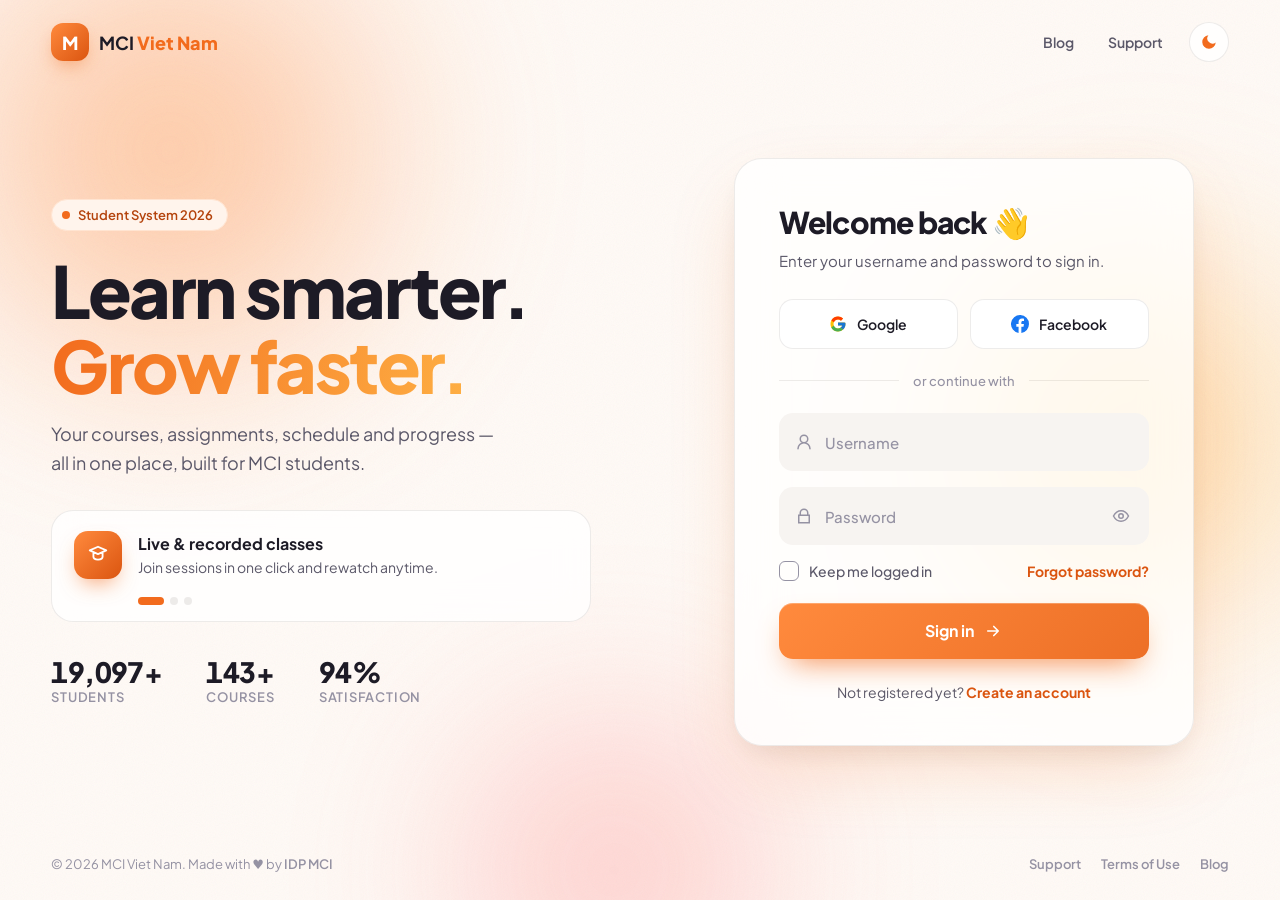
==== index.html @ 6e694d14 "Redesign MCI student login page with modern orange theme Two-column layout with animated gradient ba" ====
<!doctype html>
<html lang="en" data-theme="light">
<head>
  <meta charset="utf-8" />
  <meta name="viewport" content="width=device-width, initial-scale=1" />
  <title>MCI Viet Nam Student System</title>
  <meta name="description" content="MCI Viet Nam Student System – sign in to your learning space." />
  <meta name="theme-color" content="#f26b1d" />
  <link rel="preconnect" href="https://fonts.googleapis.com" />
  <link rel="preconnect" href="https://fonts.gstatic.com" crossorigin />
  <link href="https://fonts.googleapis.com/css2?family=Plus+Jakarta+Sans:wght@400;500;600;700;800&display=swap" rel="stylesheet" />
  <link rel="stylesheet" href="styles.css" />
</head>
<body>
  <!-- Animated background -->
  <div class="bg" aria-hidden="true">
    <span class="blob blob-1"></span>
    <span class="blob blob-2"></span>
    <span class="blob blob-3"></span>
    <div class="grain"></div>
  </div>

  <header class="topbar reveal" style="--d:0">
    <a class="brand" href="https://www.mcivietnam.com/" aria-label="MCI Viet Nam home">
      <span class="brand-mark">M</span>
      <span class="brand-text">MCI <b>Viet Nam</b></span>
    </a>
    <nav class="topnav">
      <a href="https://mcivietnam.com/blog/">Blog</a>
      <a href="mailto:cskh@mcivietnam.com">Support</a>
      <button class="theme-toggle" id="themeToggle" type="button" aria-label="Toggle dark mode">
        <svg class="i-moon" viewBox="0 0 24 24" width="18" height="18"><path fill="currentColor" d="M21 12.8A9 9 0 1 1 11.2 3a7 7 0 0 0 9.8 9.8Z"/></svg>
        <svg class="i-sun" viewBox="0 0 24 24" width="18" height="18"><g fill="none" stroke="currentColor" stroke-width="2" stroke-linecap="round"><circle cx="12" cy="12" r="4"/><path d="M12 2v2M12 20v2M4.9 4.9l1.4 1.4M17.7 17.7l1.4 1.4M2 12h2M20 12h2M4.9 19.1l1.4-1.4M17.7 6.3l1.4-1.4"/></g></svg>
      </button>
    </nav>
  </header>

  <main class="layout">
    <!-- Left: showcase -->
    <section class="showcase" aria-label="About MCI Student System">
      <div class="showcase-inner">
        <span class="pill reveal" style="--d:1"><span class="dot"></span> Student System 2026</span>
        <h1 class="headline reveal" style="--d:2">
          Learn smarter.<br />
          <span class="grad-text">Grow faster.</span>
        </h1>
        <p class="lede reveal" style="--d:3">
          Your courses, assignments, schedule and progress — all in one place, built for MCI students.
        </p>

        <div class="feature-slider reveal" style="--d:4" id="slider" aria-live="polite">
          <article class="slide is-active">
            <div class="slide-icon">
              <svg viewBox="0 0 24 24" width="22" height="22"><path fill="none" stroke="currentColor" stroke-width="2" stroke-linecap="round" stroke-linejoin="round" d="M3 7l9-4 9 4-9 4-9-4Zm4 2v5c0 1.7 2.2 3 5 3s5-1.3 5-3V9"/></svg>
            </div>
            <div>
              <h3>Live & recorded classes</h3>
              <p>Join sessions in one click and rewatch anytime.</p>
            </div>
          </article>
          <article class="slide">
            <div class="slide-icon">
              <svg viewBox="0 0 24 24" width="22" height="22"><path fill="none" stroke="currentColor" stroke-width="2" stroke-linecap="round" stroke-linejoin="round" d="M4 19V9m6 10V5m6 14v-7m4 7H2"/></svg>
            </div>
            <div>
              <h3>Track your progress</h3>
              <p>Scores, attendance and goals updated in real time.</p>
            </div>
          </article>
          <article class="slide">
            <div class="slide-icon">
              <svg viewBox="0 0 24 24" width="22" height="22"><path fill="none" stroke="currentColor" stroke-width="2" stroke-linecap="round" stroke-linejoin="round" d="M8 2v4m8-4v4M3 10h18M5 4h14a2 2 0 0 1 2 2v14a2 2 0 0 1-2 2H5a2 2 0 0 1-2-2V6a2 2 0 0 1 2-2Z"/></svg>
            </div>
            <div>
              <h3>Never miss a deadline</h3>
              <p>Smart reminders for classes, homework and exams.</p>
            </div>
          </article>
          <div class="slider-dots" role="tablist" aria-label="Features">
            <button class="is-active" aria-label="Feature 1"></button>
            <button aria-label="Feature 2"></button>
            <button aria-label="Feature 3"></button>
          </div>
        </div>

        <div class="stats reveal" style="--d:5">
          <div><strong data-count="20000" data-suffix="+">0</strong><span>Students</span></div>
          <div><strong data-count="150" data-suffix="+">0</strong><span>Courses</span></div>
          <div><strong data-count="98" data-suffix="%">0</strong><span>Satisfaction</span></div>
        </div>
      </div>
    </section>

    <!-- Right: auth card -->
    <section class="auth" aria-label="Account">
      <div class="card reveal" style="--d:2" id="card">
        <div class="card-glow" aria-hidden="true"></div>

        <!-- Sign in view -->
        <div class="view is-active" data-view="signin">
          <h2>Welcome back <span class="wave">👋</span></h2>
          <p class="sub">Enter your username and password to sign in.</p>

          <div class="socials">
            <button class="btn-social" type="button">
              <svg viewBox="0 0 48 48" width="18" height="18"><path fill="#FFC107" d="M43.6 20.5H42V20H24v8h11.3C33.7 32.7 29.2 36 24 36c-6.6 0-12-5.4-12-12s5.4-12 12-12c3.1 0 5.8 1.2 7.9 3.1l5.7-5.7C34 6.1 29.3 4 24 4 12.9 4 4 12.9 4 24s8.9 20 20 20 20-8.9 20-20c0-1.3-.1-2.4-.4-3.5Z"/><path fill="#FF3D00" d="m6.3 14.7 6.6 4.8C14.7 15.1 19 12 24 12c3.1 0 5.8 1.2 7.9 3.1l5.7-5.7C34 6.1 29.3 4 24 4 16.3 4 9.7 8.3 6.3 14.7Z"/><path fill="#4CAF50" d="M24 44c5.2 0 9.9-2 13.4-5.2l-6.2-5.2C29.2 35.1 26.7 36 24 36c-5.2 0-9.6-3.3-11.3-8l-6.5 5C9.5 39.6 16.2 44 24 44Z"/><path fill="#1976D2" d="M43.6 20.5H42V20H24v8h11.3c-.8 2.2-2.2 4.2-4.1 5.6l6.2 5.2C37 39.2 44 34 44 24c0-1.3-.1-2.4-.4-3.5Z"/></svg>
              Google
            </button>
            <button class="btn-social" type="button">
              <svg viewBox="0 0 24 24" width="18" height="18"><path fill="#1877F2" d="M24 12a12 12 0 1 0-13.9 11.9v-8.4H7.1V12h3V9.4c0-3 1.8-4.7 4.5-4.7 1.3 0 2.7.2 2.7.2v3h-1.5c-1.5 0-2 .9-2 1.9V12h3.4l-.5 3.5h-2.9v8.4A12 12 0 0 0 24 12Z"/></svg>
              Facebook
            </button>
          </div>

          <div class="divider"><span>or continue with</span></div>

          <form class="form" novalidate data-form="signin">
            <div class="field">
              <input id="si-user" name="username" type="text" placeholder=" " autocomplete="username" required />
              <label for="si-user">Username</label>
              <svg class="f-icon" viewBox="0 0 24 24" width="18" height="18"><path fill="none" stroke="currentColor" stroke-width="2" stroke-linecap="round" d="M20 21a8 8 0 0 0-16 0M12 13a5 5 0 1 0 0-10 5 5 0 0 0 0 10Z"/></svg>
              <small class="err">Please enter your username.</small>
            </div>
            <div class="field">
              <input id="si-pass" name="password" type="password" placeholder=" " autocomplete="current-password" required />
              <label for="si-pass">Password</label>
              <svg class="f-icon" viewBox="0 0 24 24" width="18" height="18"><path fill="none" stroke="currentColor" stroke-width="2" stroke-linecap="round" d="M7 11V8a5 5 0 0 1 10 0v3M5 11h14v10H5z"/></svg>
              <button class="eye" type="button" aria-label="Show password" data-toggle-pass>
                <svg viewBox="0 0 24 24" width="18" height="18"><path fill="none" stroke="currentColor" stroke-width="2" d="M2 12s3.6-7 10-7 10 7 10 7-3.6 7-10 7S2 12 2 12Z"/><circle cx="12" cy="12" r="3" fill="none" stroke="currentColor" stroke-width="2"/></svg>
              </button>
              <small class="err">Please enter your password.</small>
            </div>

            <div class="row">
              <label class="check"><input type="checkbox" /><span class="box"></span> Keep me logged in</label>
              <a href="#forgot" class="link" data-go="forgot">Forgot password?</a>
            </div>

            <button class="btn-primary" type="submit">
              <span class="btn-label">Sign in</span>
              <svg class="arrow" viewBox="0 0 24 24" width="18" height="18"><path fill="none" stroke="currentColor" stroke-width="2.2" stroke-linecap="round" stroke-linejoin="round" d="M5 12h14m-6-6 6 6-6 6"/></svg>
              <span class="spinner" aria-hidden="true"></span>
            </button>
          </form>

          <p class="switch">Not registered yet? <a href="#register" class="link" data-go="register">Create an account</a></p>
        </div>

        <!-- Register view -->
        <div class="view" data-view="register">
          <button class="back" type="button" data-go="signin" aria-label="Back to sign in">
            <svg viewBox="0 0 24 24" width="18" height="18"><path fill="none" stroke="currentColor" stroke-width="2.2" stroke-linecap="round" stroke-linejoin="round" d="M19 12H5m6-6-6 6 6 6"/></svg>
          </button>
          <h2>Create your account</h2>
          <p class="sub">Start your learning journey with MCI in under a minute.</p>
          <form class="form" novalidate data-form="register">
            <div class="field">
              <input id="re-name" type="text" placeholder=" " autocomplete="name" required />
              <label for="re-name">Full name</label>
              <svg class="f-icon" viewBox="0 0 24 24" width="18" height="18"><path fill="none" stroke="currentColor" stroke-width="2" stroke-linecap="round" d="M20 21a8 8 0 0 0-16 0M12 13a5 5 0 1 0 0-10 5 5 0 0 0 0 10Z"/></svg>
              <small class="err">Please enter your name.</small>
            </div>
            <div class="field">
              <input id="re-email" type="email" placeholder=" " autocomplete="email" required />
              <label for="re-email">Email</label>
              <svg class="f-icon" viewBox="0 0 24 24" width="18" height="18"><path fill="none" stroke="currentColor" stroke-width="2" stroke-linecap="round" stroke-linejoin="round" d="M3 6h18v12H3zM3 7l9 6 9-6"/></svg>
              <small class="err">Please enter a valid email.</small>
            </div>
            <div class="field">
              <input id="re-pass" type="password" placeholder=" " autocomplete="new-password" minlength="8" required />
              <label for="re-pass">Password (min. 8 characters)</label>
              <svg class="f-icon" viewBox="0 0 24 24" width="18" height="18"><path fill="none" stroke="currentColor" stroke-width="2" stroke-linecap="round" d="M7 11V8a5 5 0 0 1 10 0v3M5 11h14v10H5z"/></svg>
              <button class="eye" type="button" aria-label="Show password" data-toggle-pass>
                <svg viewBox="0 0 24 24" width="18" height="18"><path fill="none" stroke="currentColor" stroke-width="2" d="M2 12s3.6-7 10-7 10 7 10 7-3.6 7-10 7S2 12 2 12Z"/><circle cx="12" cy="12" r="3" fill="none" stroke="currentColor" stroke-width="2"/></svg>
              </button>
              <div class="strength" aria-hidden="true"><i></i><i></i><i></i><i></i></div>
              <small class="err">Password must be at least 8 characters.</small>
            </div>
            <button class="btn-primary" type="submit">
              <span class="btn-label">Create account</span>
              <svg class="arrow" viewBox="0 0 24 24" width="18" height="18"><path fill="none" stroke="currentColor" stroke-width="2.2" stroke-linecap="round" stroke-linejoin="round" d="M5 12h14m-6-6 6 6-6 6"/></svg>
              <span class="spinner" aria-hidden="true"></span>
            </button>
          </form>
          <p class="switch">Already have an account? <a href="#signin" class="link" data-go="signin">Sign in</a></p>
        </div>

        <!-- Forgot view -->
        <div class="view" data-view="forgot">
          <button class="back" type="button" data-go="signin" aria-label="Back to sign in">
            <svg viewBox="0 0 24 24" width="18" height="18"><path fill="none" stroke="currentColor" stroke-width="2.2" stroke-linecap="round" stroke-linejoin="round" d="M19 12H5m6-6-6 6 6 6"/></svg>
          </button>
          <div class="hero-icon">
            <svg viewBox="0 0 24 24" width="28" height="28"><path fill="none" stroke="currentColor" stroke-width="2" stroke-linecap="round" d="M7 11V8a5 5 0 0 1 10 0v3M5 11h14v10H5zM12 15v2"/></svg>
          </div>
          <h2>Forgot password?</h2>
          <p class="sub">No worries — enter your email and we'll send you a reset link.</p>
          <form class="form" novalidate data-form="forgot">
            <div class="field">
              <input id="fo-email" type="email" placeholder=" " autocomplete="email" required />
              <label for="fo-email">Email</label>
              <svg class="f-icon" viewBox="0 0 24 24" width="18" height="18"><path fill="none" stroke="currentColor" stroke-width="2" stroke-linecap="round" stroke-linejoin="round" d="M3 6h18v12H3zM3 7l9 6 9-6"/></svg>
              <small class="err">Please enter a valid email.</small>
            </div>
            <button class="btn-primary" type="submit">
              <span class="btn-label">Send reset link</span>
              <svg class="arrow" viewBox="0 0 24 24" width="18" height="18"><path fill="none" stroke="currentColor" stroke-width="2.2" stroke-linecap="round" stroke-linejoin="round" d="M5 12h14m-6-6 6 6-6 6"/></svg>
              <span class="spinner" aria-hidden="true"></span>
            </button>
          </form>
          <p class="switch">Remembered it? <a href="#signin" class="link" data-go="signin">Back to sign in</a></p>
        </div>
      </div>
    </section>
  </main>

  <footer class="footer reveal" style="--d:6">
    <span>© 2026 MCI Viet Nam. Made with ♥ by <a href="https://www.mcivietnam.com/">IDP MCI</a></span>
    <nav>
      <a href="mailto:cskh@mcivietnam.com">Support</a>
      <a href="https://www.mcivietnam.com/">Terms of Use</a>
      <a href="https://mcivietnam.com/blog/">Blog</a>
    </nav>
  </footer>

  <div class="toast" id="toast" role="status" aria-live="polite"></div>

  <script src="app.js"></script>
</body>
</html>
---- styles.css ----
/* ============ Tokens ============ */
:root {
  --orange-50: #fff4ec;
  --orange-100: #ffe4d1;
  --orange-300: #ffb27a;
  --orange-400: #ff8a3d;
  --orange-500: #f26b1d;
  --orange-600: #db5510;
  --orange-700: #b4430c;
  --amber: #ffb547;
  --rose: #ff6b6b;

  --bg: #fffaf6;
  --surface: rgba(255, 255, 255, 0.78);
  --surface-solid: #ffffff;
  --border: rgba(30, 20, 10, 0.08);
  --text: #1d1b26;
  --text-2: #5b5869;
  --text-3: #9592a3;
  --field: #f7f4f1;
  --field-focus: #ffffff;
  --shadow-lg: 0 30px 80px -20px rgba(242, 107, 29, 0.25), 0 12px 32px -12px rgba(29, 27, 38, 0.12);
  --blob-op: 0.55;
  --radius: 28px;
  --ease: cubic-bezier(0.22, 1, 0.36, 1);
  --ease-spring: cubic-bezier(0.34, 1.56, 0.64, 1);
  color-scheme: light;
}

:root[data-theme="dark"] {
  --bg: #120f0d;
  --surface: rgba(30, 25, 22, 0.72);
  --surface-solid: #1c1815;
  --border: rgba(255, 255, 255, 0.08);
  --text: #f6f1ec;
  --text-2: #b7aea6;
  --text-3: #7d746c;
  --field: rgba(255, 255, 255, 0.05);
  --field-focus: rgba(255, 255, 255, 0.08);
  --shadow-lg: 0 30px 80px -20px rgba(0, 0, 0, 0.6), 0 0 0 1px rgba(255, 255, 255, 0.04);
  --blob-op: 0.35;
  color-scheme: dark;
}

/* ============ Base ============ */
*,
*::before,
*::after { box-sizing: border-box; }

html, body { height: 100%; }

body {
  margin: 0;
  font-family: "Plus Jakarta Sans", system-ui, -apple-system, "Segoe UI", sans-serif;
  background: var(--bg);
  color: var(--text);
  -webkit-font-smoothing: antialiased;
  overflow-x: hidden;
  display: flex;
  flex-direction: column;
  min-height: 100vh;
  transition: background-color 0.5s var(--ease), color 0.5s var(--ease);
}

a { color: inherit; text-decoration: none; }
button { font: inherit; color: inherit; cursor: pointer; border: 0; background: none; }

/* ============ Background ============ */
.bg { position: fixed; inset: 0; z-index: -1; overflow: hidden; pointer-events: none; }
.blob {
  position: absolute;
  border-radius: 50%;
  filter: blur(80px);
  opacity: var(--blob-op);
  will-change: transform;
  transition: opacity 0.6s var(--ease);
}
.blob-1 { width: 620px; height: 620px; left: -140px; top: -160px; background: radial-gradient(circle, var(--orange-400), transparent 70%); animation: float1 18s ease-in-out infinite; }
.blob-2 { width: 520px; height: 520px; right: -120px; top: 20%; background: radial-gradient(circle, var(--amber), transparent 70%); animation: float2 22s ease-in-out infinite; }
.blob-3 { width: 460px; height: 460px; left: 30%; bottom: -200px; background: radial-gradient(circle, var(--rose), transparent 70%); animation: float3 26s ease-in-out infinite; opacity: calc(var(--blob-op) * 0.7); }

@keyframes float1 { 0%,100% { transform: translate(0,0) scale(1); } 50% { transform: translate(120px, 80px) scale(1.12); } }
@keyframes float2 { 0%,100% { transform: translate(0,0) scale(1); } 50% { transform: translate(-100px, 120px) scale(0.92); } }
@keyframes float3 { 0%,100% { transform: translate(0,0) scale(1); } 50% { transform: translate(80px, -100px) scale(1.1); } }

.grain {
  position: absolute; inset: 0; opacity: 0.05;
  background-image: url("data:image/svg+xml;utf8,<svg xmlns='http://www.w3.org/2000/svg' width='160' height='160'><filter id='n'><feTurbulence type='fractalNoise' baseFrequency='0.9' numOctaves='2'/></filter><rect width='100%' height='100%' filter='url(%23n)'/></svg>");
}

/* ============ Reveal on load ============ */
.reveal {
  opacity: 0;
  transform: translateY(24px);
  filter: blur(6px);
  transition: opacity 0.9s var(--ease), transform 0.9s var(--ease), filter 0.9s var(--ease);
  transition-delay: calc(var(--d, 0) * 90ms + 100ms);
}
.is-loaded .reveal { opacity: 1; transform: none; filter: none; }

/* ============ Top bar ============ */
.topbar {
  display: flex; align-items: center; justify-content: space-between;
  padding: 22px clamp(16px, 4vw, 56px);
}
.brand { display: inline-flex; align-items: center; gap: 10px; font-weight: 700; font-size: 18px; }
.brand-mark {
  width: 38px; height: 38px; border-radius: 12px;
  display: grid; place-items: center; color: #fff; font-weight: 800;
  background: linear-gradient(135deg, var(--orange-400), var(--orange-600));
  box-shadow: 0 8px 20px -6px rgba(242, 107, 29, 0.6);
  transition: transform 0.5s var(--ease-spring);
}
.brand:hover .brand-mark { transform: rotate(-8deg) scale(1.06); }
.brand-text b { color: var(--orange-500); font-weight: 800; }

.topnav { display: flex; align-items: center; gap: 6px; }
.topnav a {
  padding: 8px 14px; border-radius: 999px; font-size: 14px; font-weight: 600; color: var(--text-2);
  transition: background 0.3s, color 0.3s;
}
.topnav a:hover { background: var(--orange-50); color: var(--orange-600); }
:root[data-theme="dark"] .topnav a:hover { background: rgba(242, 107, 29, 0.12); color: var(--orange-300); }

.theme-toggle {
  position: relative; width: 40px; height: 40px; border-radius: 50%;
  display: grid; place-items: center; margin-left: 6px;
  background: var(--surface); border: 1px solid var(--border);
  backdrop-filter: blur(12px);
  transition: transform 0.4s var(--ease-spring), background 0.3s;
}
.theme-toggle:hover { transform: rotate(18deg) scale(1.08); }
.theme-toggle svg { position: absolute; transition: transform 0.5s var(--ease), opacity 0.4s; }
.i-sun { opacity: 0; transform: rotate(-90deg) scale(0.4); color: var(--amber); }
.i-moon { color: var(--orange-500); }
:root[data-theme="dark"] .i-sun { opacity: 1; transform: none; }
:root[data-theme="dark"] .i-moon { opacity: 0; transform: rotate(90deg) scale(0.4); }

/* ============ Layout ============ */
.layout {
  flex: 1;
  display: grid;
  grid-template-columns: 1.1fr 1fr;
  gap: clamp(24px, 5vw, 80px);
  align-items: center;
  width: 100%;
  max-width: 1280px;
  margin: 0 auto;
  padding: 16px clamp(16px, 4vw, 56px) 32px;
}

/* ============ Showcase ============ */
.showcase-inner { max-width: 540px; }
.pill {
  display: inline-flex; align-items: center; gap: 8px;
  padding: 7px 14px 7px 10px; border-radius: 999px;
  font-size: 13px; font-weight: 600; color: var(--orange-700);
  background: var(--orange-50); border: 1px solid var(--orange-100);
}
:root[data-theme="dark"] .pill { background: rgba(242,107,29,.12); border-color: rgba(242,107,29,.25); color: var(--orange-300); }
.pill .dot { width: 8px; height: 8px; border-radius: 50%; background: var(--orange-500); box-shadow: 0 0 0 0 rgba(242,107,29,.6); animation: pulse 2s infinite; }
@keyframes pulse { 70% { box-shadow: 0 0 0 10px rgba(242,107,29,0); } 100% { box-shadow: 0 0 0 0 rgba(242,107,29,0); } }

.headline {
  font-size: clamp(40px, 5.6vw, 72px);
  line-height: 1.04;
  letter-spacing: -0.035em;
  font-weight: 800;
  margin: 22px 0 18px;
}
.grad-text {
  background: linear-gradient(100deg, var(--orange-500), var(--amber) 45%, var(--rose) 80%, var(--orange-500));
  background-size: 250% 100%;
  -webkit-background-clip: text; background-clip: text; color: transparent;
  animation: shine 8s linear infinite;
}
@keyframes shine { to { background-position: -250% 0; } }

.lede { font-size: 18px; line-height: 1.6; color: var(--text-2); margin: 0 0 32px; max-width: 460px; }

/* Feature slider */
.feature-slider {
  position: relative; height: 112px; margin-bottom: 32px;
  border-radius: 22px; padding: 20px 22px;
  background: var(--surface); border: 1px solid var(--border);
  backdrop-filter: blur(16px); -webkit-backdrop-filter: blur(16px);
  overflow: hidden;
}
.slide {
  position: absolute; inset: 20px 22px auto;
  display: flex; gap: 16px; align-items: center;
  opacity: 0; transform: translateX(40px);
  transition: opacity 0.6s var(--ease), transform 0.7s var(--ease);
  pointer-events: none;
}
.slide.is-leaving { opacity: 0; transform: translateX(-40px); }
.slide.is-active { opacity: 1; transform: none; pointer-events: auto; }
.slide-icon {
  flex: none; width: 48px; height: 48px; border-radius: 14px;
  display: grid; place-items: center; color: #fff;
  background: linear-gradient(135deg, var(--orange-400), var(--orange-600));
  box-shadow: 0 10px 22px -8px rgba(242,107,29,.7);
}
.slide h3 { margin: 0 0 4px; font-size: 16px; font-weight: 700; }
.slide p { margin: 0; font-size: 14px; color: var(--text-2); }
.slider-dots { position: absolute; left: 86px; bottom: 16px; display: flex; gap: 6px; }
.slider-dots button {
  width: 8px; height: 8px; border-radius: 99px; padding: 0;
  background: var(--border); transition: width 0.5s var(--ease), background 0.3s;
}
:root[data-theme="dark"] .slider-dots button { background: rgba(255,255,255,.15); }
.slider-dots button.is-active { width: 26px; background: var(--orange-500); }

/* Stats */
.stats { display: flex; gap: clamp(20px, 4vw, 44px); }
.stats div { display: flex; flex-direction: column; }
.stats strong { font-size: 28px; font-weight: 800; letter-spacing: -0.02em; font-variant-numeric: tabular-nums; }
.stats span { font-size: 13px; color: var(--text-3); font-weight: 600; text-transform: uppercase; letter-spacing: 0.06em; }

/* ============ Auth card ============ */
.auth { display: flex; justify-content: center; perspective: 1400px; }
.card {
  position: relative;
  width: 100%; max-width: 460px;
  padding: clamp(28px, 4vw, 44px);
  border-radius: var(--radius);
  background: var(--surface);
  border: 1px solid var(--border);
  box-shadow: var(--shadow-lg);
  backdrop-filter: blur(24px) saturate(140%);
  -webkit-backdrop-filter: blur(24px) saturate(140%);
  overflow: hidden;
  transition: height 0.55s var(--ease), background 0.5s var(--ease), opacity 0.9s var(--ease), transform 0.9s var(--ease), filter 0.9s var(--ease);
}
.card-glow {
  position: absolute; inset: -1px; border-radius: inherit; pointer-events: none;
  background: radial-gradient(400px circle at var(--mx, 50%) var(--my, 0%), rgba(242,107,29,.16), transparent 60%);
  opacity: 0; transition: opacity 0.4s;
}
.card:hover .card-glow { opacity: 1; }

/* Views & transitions */
.view {
  position: absolute; top: clamp(28px, 4vw, 44px); left: clamp(28px, 4vw, 44px); right: clamp(28px, 4vw, 44px);
  opacity: 0; visibility: hidden;
  transform: translateX(60px) scale(0.98);
  filter: blur(4px);
  transition: opacity 0.5s var(--ease), transform 0.6s var(--ease), filter 0.5s var(--ease), visibility 0s 0.6s;
}
.view.from-left { transform: translateX(-60px) scale(0.98); }
.view.is-active {
  position: relative; top: auto; left: auto; right: auto;
  opacity: 1; visibility: visible; transform: none; filter: none;
  transition: opacity 0.5s var(--ease) 0.12s, transform 0.65s var(--ease) 0.08s, filter 0.5s var(--ease) 0.12s, visibility 0s;
}
.view.is-leaving-left { transform: translateX(-60px) scale(0.98); }
.view.is-leaving-right { transform: translateX(60px) scale(0.98); }

/* Stagger children of active view */
.view > * { transition: opacity 0.5s var(--ease), transform 0.6s var(--ease); }
.view:not(.is-active) > * { opacity: 0; transform: translateY(10px); }
.view.is-active > *:nth-child(1) { transition-delay: 0.10s; }
.view.is-active > *:nth-child(2) { transition-delay: 0.16s; }
.view.is-active > *:nth-child(3) { transition-delay: 0.22s; }
.view.is-active > *:nth-child(4) { transition-delay: 0.28s; }
.view.is-active > *:nth-child(5) { transition-delay: 0.34s; }
.view.is-active > *:nth-child(6) { transition-delay: 0.40s; }

.card h2 { font-size: 30px; letter-spacing: -0.025em; font-weight: 800; margin: 0 0 8px; }
.sub { margin: 0 0 26px; color: var(--text-2); font-size: 15px; line-height: 1.55; }
.wave { display: inline-block; transform-origin: 70% 70%; animation: wave 2.4s ease-in-out 1.2s 2; }
@keyframes wave { 0%,60%,100% { transform: rotate(0); } 10%,30% { transform: rotate(14deg); } 20% { transform: rotate(-8deg); } 40% { transform: rotate(-4deg); } 50% { transform: rotate(10deg); } }

.back {
  width: 38px; height: 38px; border-radius: 12px; margin-bottom: 18px;
  display: grid; place-items: center; background: var(--field); color: var(--text-2);
  transition: background 0.3s, color 0.3s, transform 0.4s var(--ease-spring);
}
.back:hover { background: var(--orange-50); color: var(--orange-600); transform: translateX(-3px); }
:root[data-theme="dark"] .back:hover { background: rgba(242,107,29,.14); color: var(--orange-300); }

.hero-icon {
  width: 60px; height: 60px; border-radius: 18px; margin-bottom: 18px;
  display: grid; place-items: center; color: var(--orange-500);
  background: var(--orange-50); border: 1px solid var(--orange-100);
}
:root[data-theme="dark"] .hero-icon { background: rgba(242,107,29,.12); border-color: rgba(242,107,29,.25); }

/* Social buttons */
.socials { display: grid; grid-template-columns: 1fr 1fr; gap: 12px; }
.btn-social {
  display: flex; align-items: center; justify-content: center; gap: 10px;
  height: 50px; border-radius: 14px; font-weight: 600; font-size: 14px;
  background: var(--surface-solid); border: 1px solid var(--border);
  transition: transform 0.35s var(--ease-spring), box-shadow 0.35s var(--ease), border-color 0.3s;
}
.btn-social:hover { transform: translateY(-2px); border-color: var(--orange-300); box-shadow: 0 10px 24px -12px rgba(242,107,29,.5); }

.divider { display: flex; align-items: center; gap: 14px; margin: 24px 0; color: var(--text-3); font-size: 13px; font-weight: 500; }
.divider::before, .divider::after { content: ""; flex: 1; height: 1px; background: var(--border); }

/* Fields with floating labels */
.form { display: flex; flex-direction: column; gap: 16px; }
.field { position: relative; }
.field input {
  width: 100%; height: 58px;
  padding: 22px 46px 8px 46px;
  border-radius: 14px;
  border: 1.5px solid transparent;
  background: var(--field);
  color: var(--text);
  font: inherit; font-size: 15px; font-weight: 500;
  outline: none;
  transition: border-color 0.3s, background 0.3s, box-shadow 0.3s var(--ease);
}
.field input:hover { border-color: var(--border); }
.field input:focus {
  border-color: var(--orange-500);
  background: var(--field-focus);
  box-shadow: 0 0 0 5px rgba(242, 107, 29, 0.14);
}
.field label {
  position: absolute; left: 46px; top: 29px; transform: translateY(-50%);
  font-size: 15px; color: var(--text-3); font-weight: 500; pointer-events: none;
  transition: all 0.28s var(--ease);
}
.field input:focus + label,
.field input:not(:placeholder-shown) + label {
  top: 17px; font-size: 11.5px; font-weight: 700; letter-spacing: 0.02em; color: var(--orange-600);
}
:root[data-theme="dark"] .field input:focus + label,
:root[data-theme="dark"] .field input:not(:placeholder-shown) + label { color: var(--orange-300); }
.f-icon { position: absolute; left: 16px; top: 20px; color: var(--text-3); transition: color 0.3s, transform 0.4s var(--ease-spring); }
.field input:focus ~ .f-icon { color: var(--orange-500); transform: scale(1.1); }
.eye {
  position: absolute; right: 8px; top: 9px; width: 40px; height: 40px; border-radius: 10px;
  display: grid; place-items: center; color: var(--text-3);
  transition: color 0.3s, background 0.3s;
}
.eye:hover { color: var(--orange-500); background: rgba(242,107,29,.08); }
.eye.is-on { color: var(--orange-500); }

.err {
  display: block; overflow: hidden; max-height: 0; opacity: 0;
  font-size: 12.5px; color: #e5484d; font-weight: 500; padding-left: 4px;
  transition: max-height 0.35s var(--ease), opacity 0.3s, margin 0.35s var(--ease);
}
.field.invalid input { border-color: #e5484d; box-shadow: 0 0 0 5px rgba(229,72,77,.12); }
.field.invalid label { color: #e5484d !important; }
.field.invalid .err { max-height: 30px; opacity: 1; margin-top: 6px; }
.field.shake { animation: shake 0.45s var(--ease); }
@keyframes shake { 20% { transform: translateX(-8px); } 40% { transform: translateX(7px); } 60% { transform: translateX(-4px); } 80% { transform: translateX(2px); } }

.strength { display: grid; grid-template-columns: repeat(4, 1fr); gap: 6px; margin-top: 8px; }
.strength i { height: 4px; border-radius: 4px; background: var(--border); transition: background 0.4s var(--ease); }
:root[data-theme="dark"] .strength i { background: rgba(255,255,255,.1); }
.strength[data-level="1"] i:nth-child(-n+1) { background: #e5484d; }
.strength[data-level="2"] i:nth-child(-n+2) { background: var(--amber); }
.strength[data-level="3"] i:nth-child(-n+3) { background: var(--orange-400); }
.strength[data-level="4"] i { background: #30a46c; }

.row { display: flex; align-items: center; justify-content: space-between; gap: 12px; font-size: 14px; flex-wrap: wrap; }
.check { display: inline-flex; align-items: center; gap: 10px; cursor: pointer; color: var(--text-2); font-weight: 500; user-select: none; }
.check input { position: absolute; opacity: 0; }
.check .box {
  width: 20px; height: 20px; border-radius: 6px; border: 1.5px solid var(--text-3);
  display: grid; place-items: center; transition: all 0.3s var(--ease-spring);
}
.check .box::after {
  content: ""; width: 10px; height: 6px; border: 2px solid #fff; border-top: 0; border-right: 0;
  transform: rotate(-45deg) scale(0); margin-top: -2px; transition: transform 0.3s var(--ease-spring);
}
.check input:checked + .box { background: var(--orange-500); border-color: var(--orange-500); transform: scale(1.05); }
.check input:checked + .box::after { transform: rotate(-45deg) scale(1); }
.check input:focus-visible + .box { box-shadow: 0 0 0 4px rgba(242,107,29,.25); }

.link { color: var(--orange-600); font-weight: 700; position: relative; }
:root[data-theme="dark"] .link { color: var(--orange-300); }
.link::after {
  content: ""; position: absolute; left: 0; right: 0; bottom: -2px; height: 2px; border-radius: 2px;
  background: currentColor; transform: scaleX(0); transform-origin: right; transition: transform 0.4s var(--ease);
}
.link:hover::after { transform: scaleX(1); transform-origin: left; }

/* Primary button */
.btn-primary {
  position: relative; overflow: hidden;
  height: 56px; margin-top: 6px; border-radius: 14px;
  display: flex; align-items: center; justify-content: center; gap: 10px;
  color: #fff; font-weight: 700; font-size: 16px;
  background: linear-gradient(135deg, var(--orange-400), var(--orange-600));
  background-size: 200% 200%;
  box-shadow: 0 14px 30px -12px rgba(242,107,29,.8), inset 0 1px 0 rgba(255,255,255,.25);
  transition: transform 0.35s var(--ease-spring), box-shadow 0.35s var(--ease), background-position 0.6s var(--ease);
}
.btn-primary:hover { transform: translateY(-2px); background-position: 100% 100%; box-shadow: 0 20px 36px -12px rgba(242,107,29,.9), inset 0 1px 0 rgba(255,255,255,.25); }
.btn-primary:active { transform: translateY(0) scale(0.98); }
.btn-primary:focus-visible { outline: 3px solid var(--orange-300); outline-offset: 3px; }
.btn-primary::before {
  content: ""; position: absolute; top: 0; left: -120%; width: 60%; height: 100%;
  background: linear-gradient(100deg, transparent, rgba(255,255,255,.35), transparent);
  transform: skewX(-20deg); transition: left 0.8s var(--ease);
}
.btn-primary:hover::before { left: 140%; }
.btn-primary .arrow { transition: transform 0.4s var(--ease-spring); }
.btn-primary:hover .arrow { transform: translateX(4px); }
.spinner {
  position: absolute; width: 22px; height: 22px; border-radius: 50%;
  border: 2.5px solid rgba(255,255,255,.35); border-top-color: #fff;
  opacity: 0; animation: spin 0.8s linear infinite;
}
@keyframes spin { to { transform: rotate(360deg); } }
.btn-primary.is-loading .btn-label,
.btn-primary.is-loading .arrow { opacity: 0; }
.btn-primary.is-loading .spinner { opacity: 1; }
.btn-primary.is-loading { pointer-events: none; }

.ripple {
  position: absolute; border-radius: 50%; background: rgba(255,255,255,.45);
  transform: scale(0); animation: ripple 0.7s var(--ease) forwards; pointer-events: none;
}
@keyframes ripple { to { transform: scale(4); opacity: 0; } }

.switch { text-align: center; margin: 24px 0 0; font-size: 14px; color: var(--text-2); }

/* ============ Footer ============ */
.footer {
  display: flex; justify-content: space-between; align-items: center; gap: 12px; flex-wrap: wrap;
  padding: 20px clamp(16px, 4vw, 56px) 28px; font-size: 13px; color: var(--text-3);
}
.footer a { font-weight: 600; transition: color 0.3s; }
.footer a:hover { color: var(--orange-500); }
.footer nav { display: flex; gap: 20px; }

/* ============ Toast ============ */
.toast {
  position: fixed; left: 50%; bottom: 28px; z-index: 10;
  transform: translate(-50%, calc(100% + 40px));
  opacity: 0; visibility: hidden;
  padding: 14px 20px; border-radius: 14px; font-size: 14px; font-weight: 600;
  background: var(--text); color: var(--bg);
  box-shadow: 0 20px 40px -12px rgba(0,0,0,.35);
  transition: transform 0.6s var(--ease-spring), opacity 0.4s, visibility 0s 0.6s;
  max-width: calc(100% - 32px);
}
.toast.show { transform: translate(-50%, 0); opacity: 1; visibility: visible; transition: transform 0.6s var(--ease-spring), opacity 0.3s, visibility 0s; }

/* ============ Responsive ============ */
@media (max-width: 960px) {
  .layout { grid-template-columns: 1fr; gap: 36px; padding-top: 8px; }
  .showcase-inner { max-width: 640px; margin: 0 auto; text-align: center; }
  .lede { margin-left: auto; margin-right: auto; }
  .stats { justify-content: center; }
  .feature-slider { text-align: left; max-width: 520px; margin-left: auto; margin-right: auto; }
  .showcase { order: 2; }
  .auth { order: 1; }
}
@media (max-width: 560px) {
  .topnav a { display: none; }
  .headline { font-size: 38px; }
  .socials { grid-template-columns: 1fr; }
  .feature-slider { height: 128px; }
  .footer { justify-content: center; text-align: center; }
  .blob { filter: blur(60px); }
}

@media (prefers-reduced-motion: reduce) {
  *, *::before, *::after { animation-duration: 0.001ms !important; animation-iteration-count: 1 !important; transition-duration: 0.001ms !important; transition-delay: 0s !important; }
}
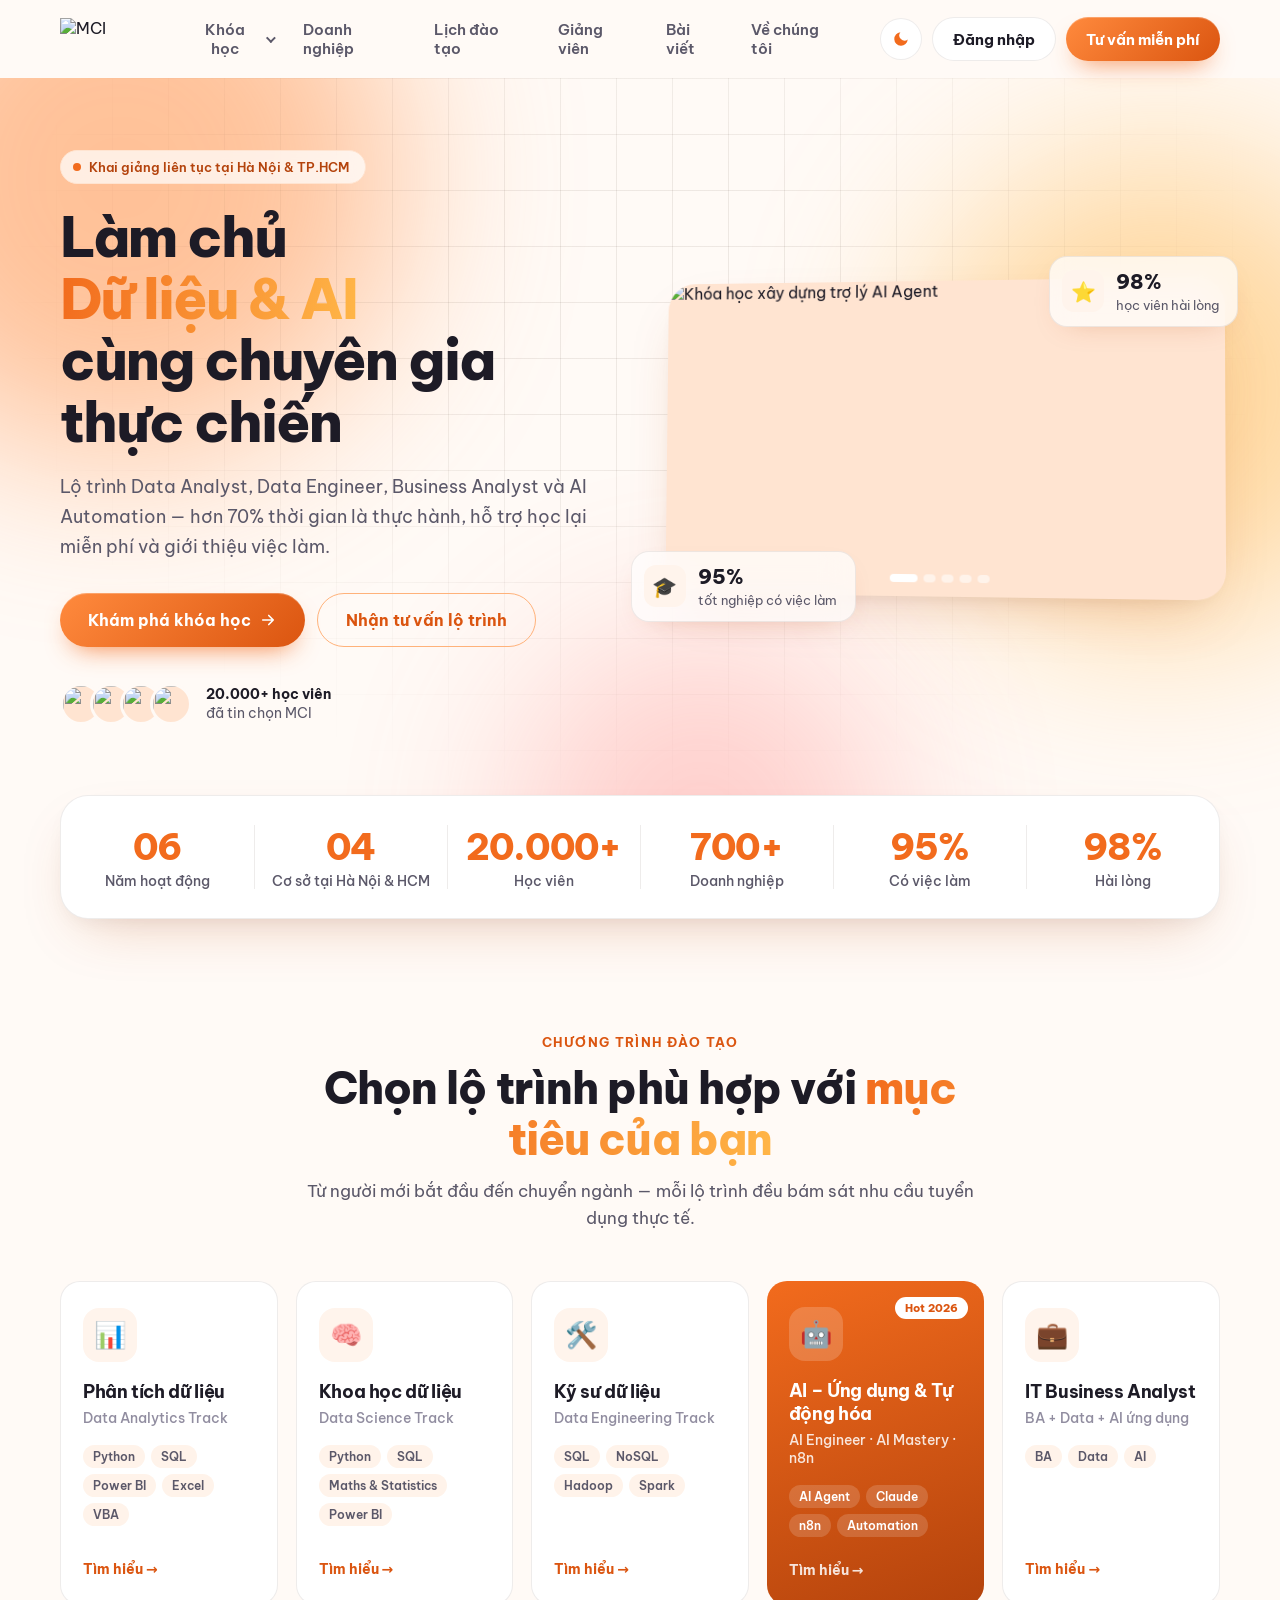
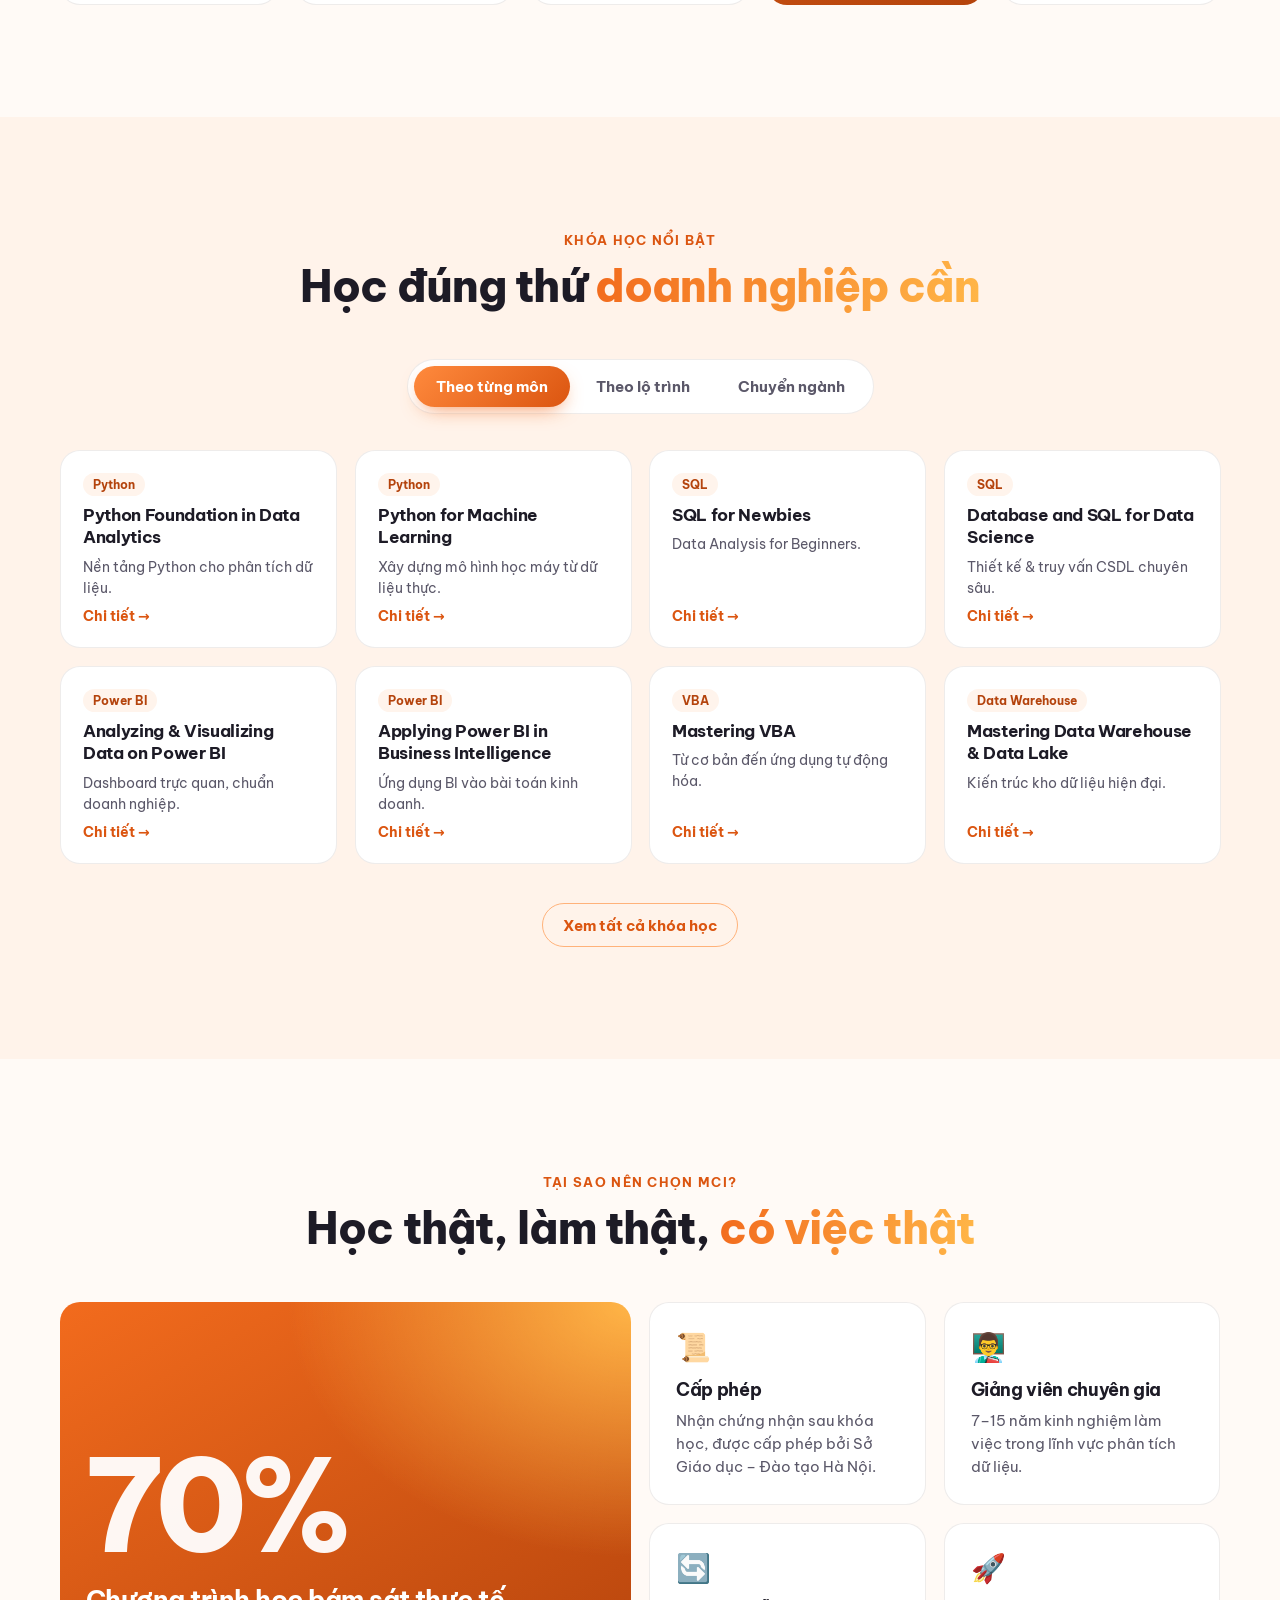
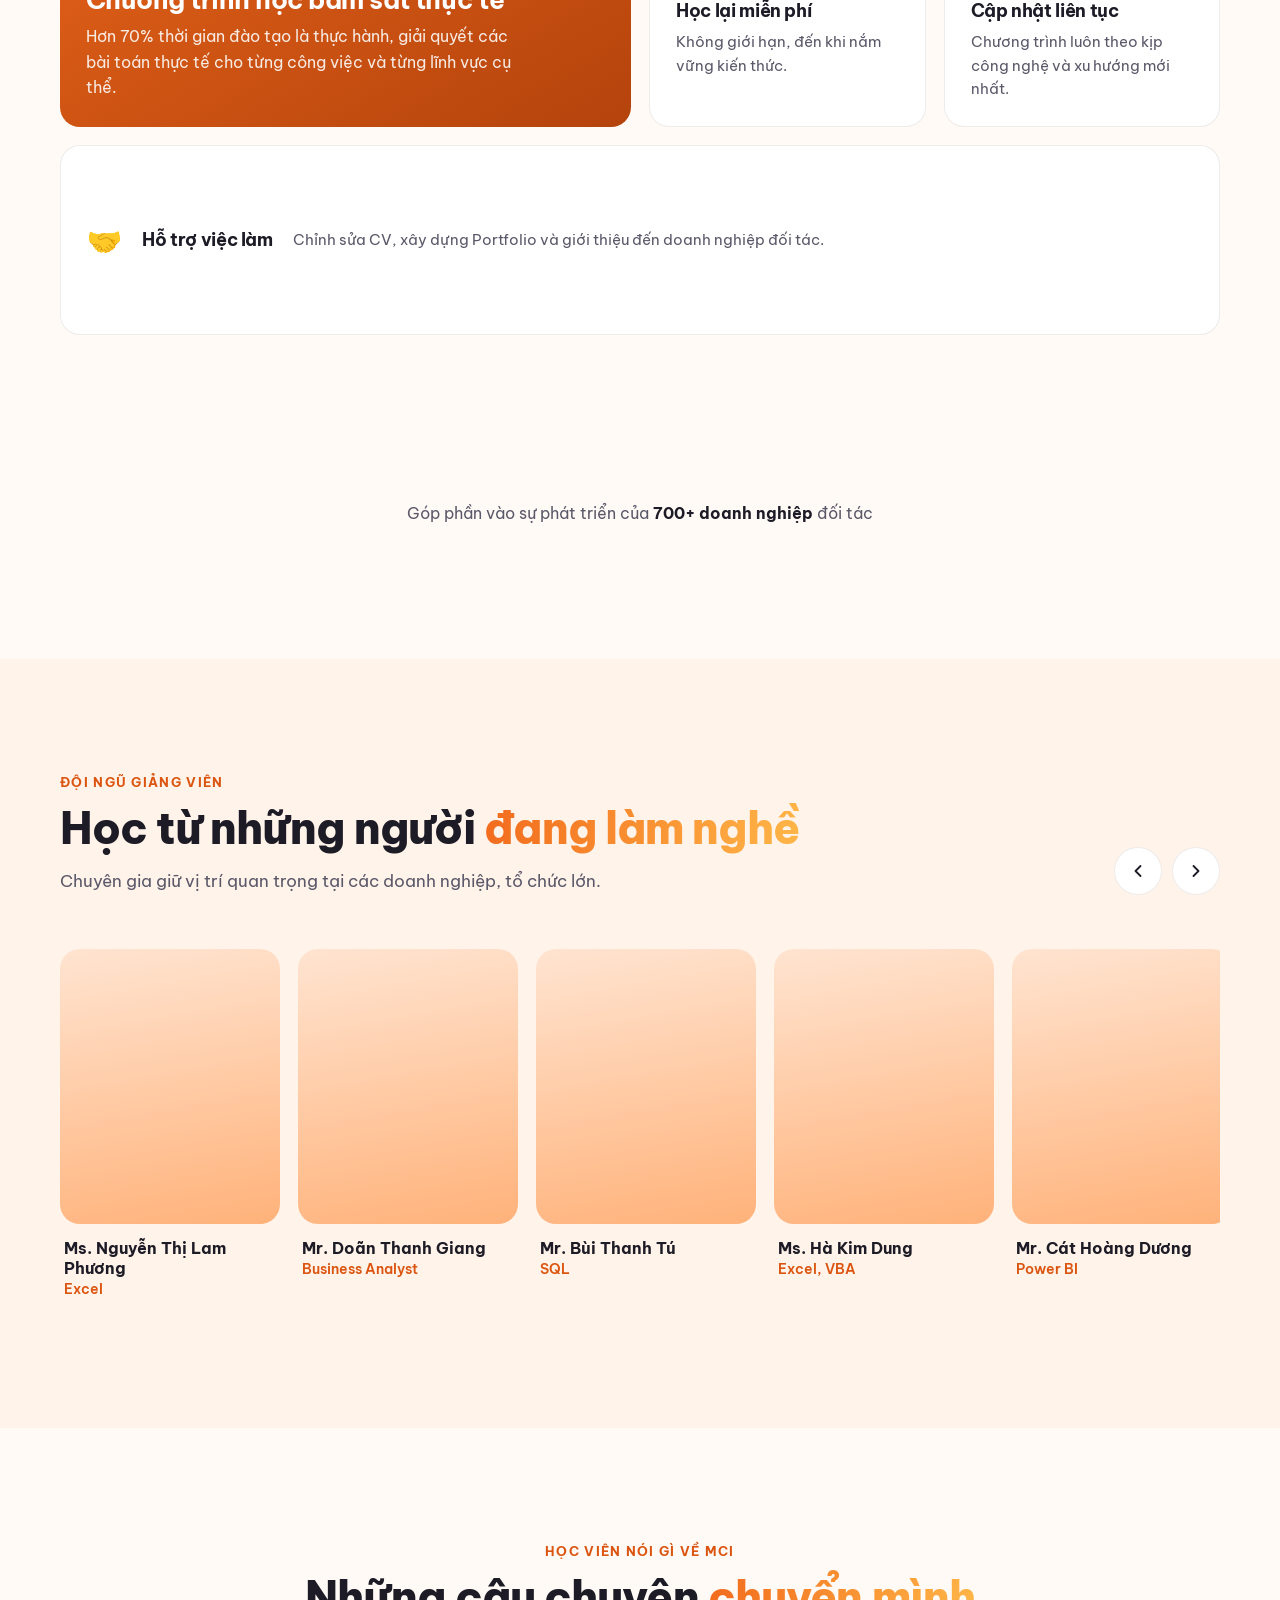
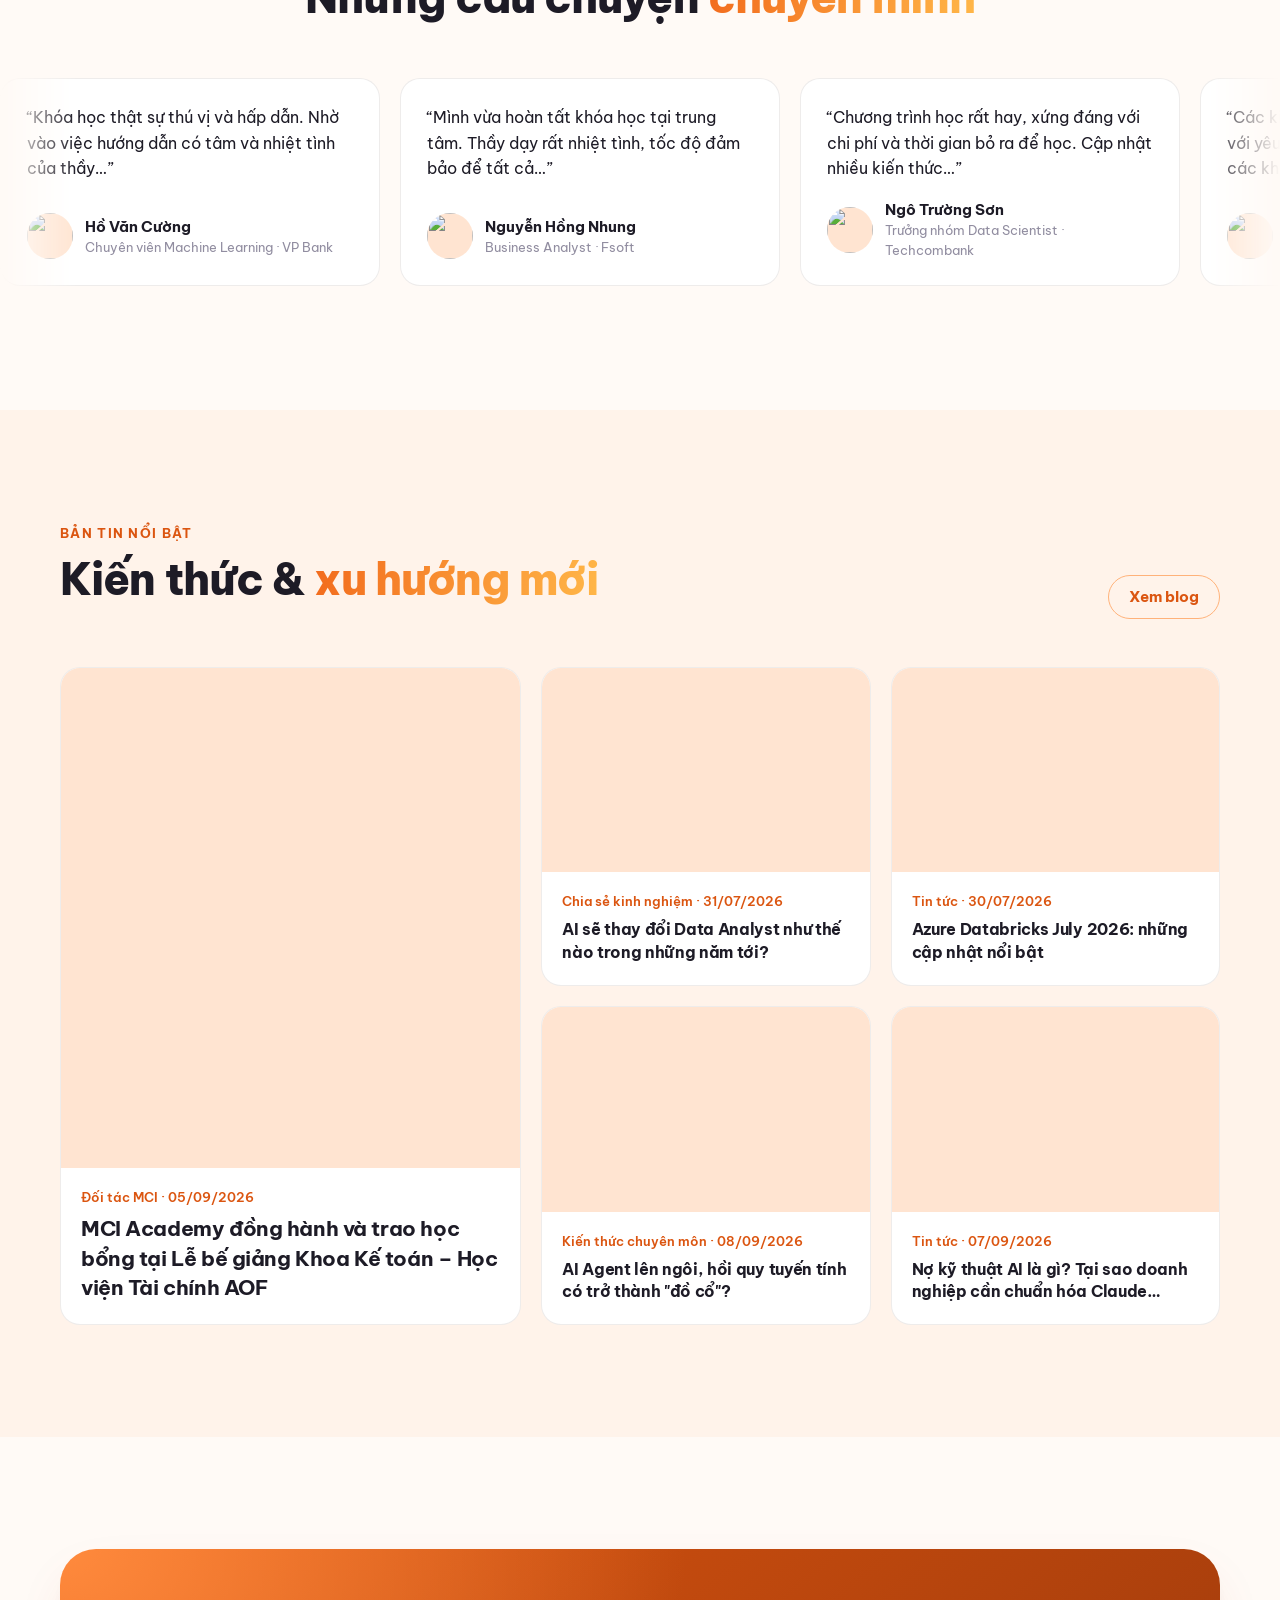
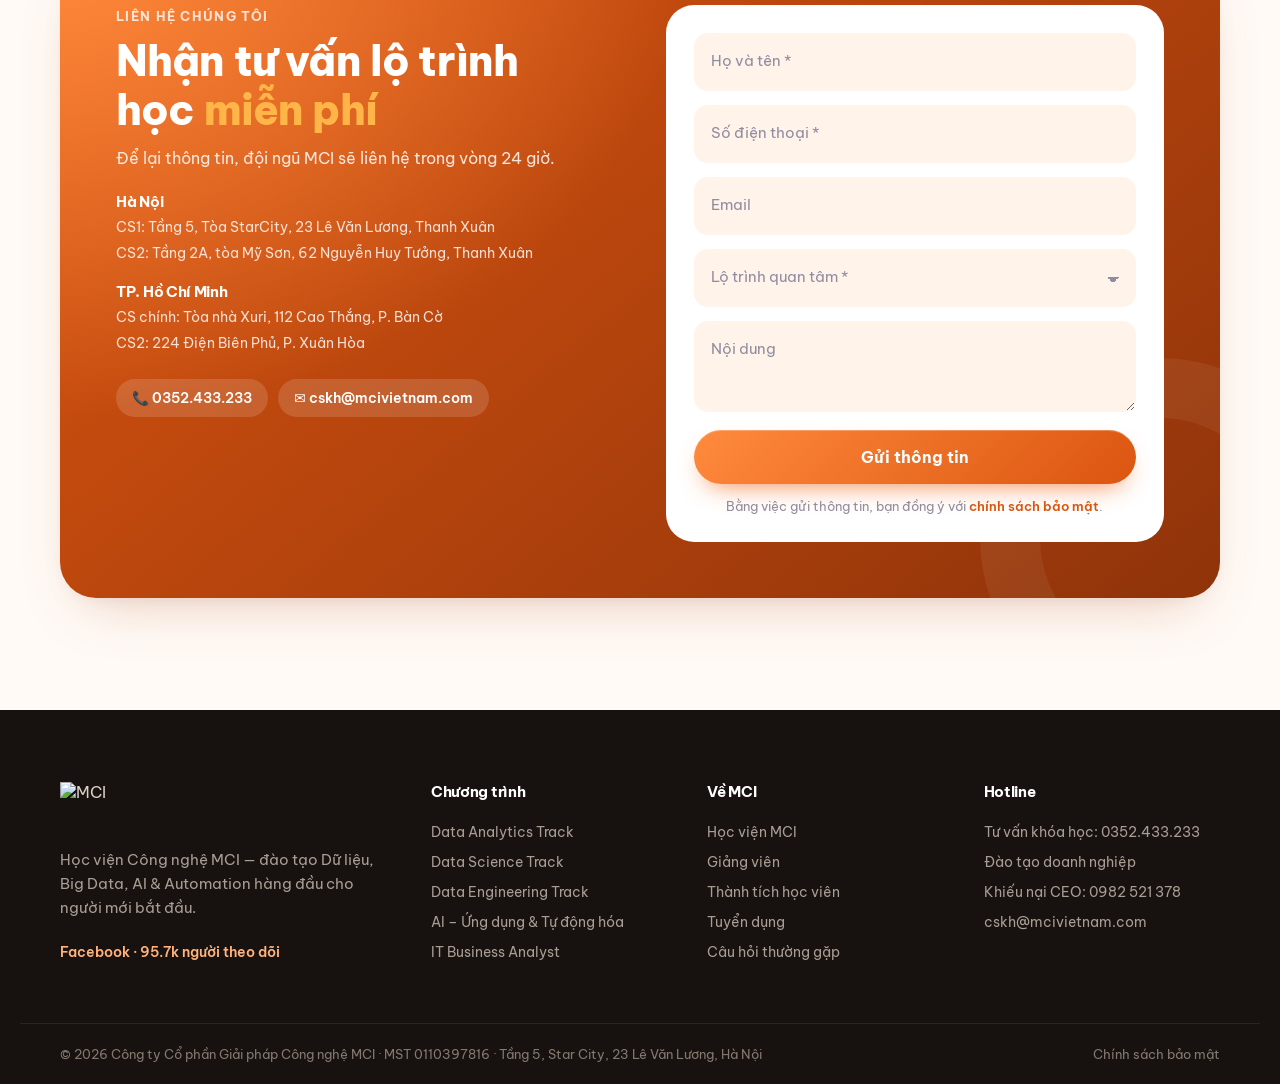
==== commit e8af55c8: "Redesign mcivietnam.com homepage with modern orange theme New homepage (index.html, home.css, home.j" ====
--- a/index.html
+++ b/index.html
@@ -1,230 +1,462 @@
 <!doctype html>
-<html lang="en" data-theme="light">
+<html lang="vi" data-theme="light">
 <head>
   <meta charset="utf-8" />
   <meta name="viewport" content="width=device-width, initial-scale=1" />
-  <title>MCI Viet Nam Student System</title>
-  <meta name="description" content="MCI Viet Nam Student System – sign in to your learning space." />
+  <title>Học Viện MCI – Khóa học Dữ liệu, AI & Automation</title>
+  <meta name="description" content="Học Viện MCI – Khóa học Dữ liệu, Big Data, AI và Automation hàng đầu cho người mới bắt đầu." />
   <meta name="theme-color" content="#f26b1d" />
   <link rel="preconnect" href="https://fonts.googleapis.com" />
   <link rel="preconnect" href="https://fonts.gstatic.com" crossorigin />
-  <link href="https://fonts.googleapis.com/css2?family=Plus+Jakarta+Sans:wght@400;500;600;700;800&display=swap" rel="stylesheet" />
-  <link rel="stylesheet" href="styles.css" />
+  <link href="https://fonts.googleapis.com/css2?family=Be+Vietnam+Pro:wght@400;500;600;700;800&display=swap" rel="stylesheet" />
+  <link rel="stylesheet" href="home.css" />
 </head>
 <body>
-  <!-- Animated background -->
-  <div class="bg" aria-hidden="true">
-    <span class="blob blob-1"></span>
-    <span class="blob blob-2"></span>
-    <span class="blob blob-3"></span>
-    <div class="grain"></div>
-  </div>
-
-  <header class="topbar reveal" style="--d:0">
-    <a class="brand" href="https://www.mcivietnam.com/" aria-label="MCI Viet Nam home">
-      <span class="brand-mark">M</span>
-      <span class="brand-text">MCI <b>Viet Nam</b></span>
-    </a>
-    <nav class="topnav">
-      <a href="https://mcivietnam.com/blog/">Blog</a>
-      <a href="mailto:cskh@mcivietnam.com">Support</a>
-      <button class="theme-toggle" id="themeToggle" type="button" aria-label="Toggle dark mode">
-        <svg class="i-moon" viewBox="0 0 24 24" width="18" height="18"><path fill="currentColor" d="M21 12.8A9 9 0 1 1 11.2 3a7 7 0 0 0 9.8 9.8Z"/></svg>
-        <svg class="i-sun" viewBox="0 0 24 24" width="18" height="18"><g fill="none" stroke="currentColor" stroke-width="2" stroke-linecap="round"><circle cx="12" cy="12" r="4"/><path d="M12 2v2M12 20v2M4.9 4.9l1.4 1.4M17.7 17.7l1.4 1.4M2 12h2M20 12h2M4.9 19.1l1.4-1.4M17.7 6.3l1.4-1.4"/></g></svg>
-      </button>
-    </nav>
+  <div class="progress" id="progress" aria-hidden="true"></div>
+
+  <!-- ================= HEADER ================= -->
+  <header class="header" id="header">
+    <div class="container header-inner">
+      <a class="logo" href="index.html" aria-label="Học viện MCI">
+        <img src="https://mcivietnam.com/media/home/new-logo.png" alt="MCI" width="92" height="42" />
+      </a>
+
+      <nav class="nav" id="nav" aria-label="Điều hướng chính">
+        <div class="nav-item has-menu">
+          <button class="nav-link" type="button" aria-expanded="false">Khóa học <i class="chev"></i></button>
+          <div class="mega">
+            <div class="mega-col">
+              <h4>Theo từng môn</h4>
+              <a href="https://mcivietnam.com/course-detail/khoa-hoc-python-foundation-in-data-analytics/">Python Foundation in Data Analytics</a>
+              <a href="https://mcivietnam.com/course-detail/khoa-hoc-sql-for-newbies-data-analysis-for-beginners/">SQL for Newbies</a>
+              <a href="https://mcivietnam.com/course-detail/khoa-hoc-analyzing-and-visualizing-data-on-power-bi/">Power BI: Analyzing & Visualizing</a>
+              <a href="https://mcivietnam.com/course-detail/khoa-hoc-excel-for-business-intelligence-analyst/">Excel for BI Analyst</a>
+              <a href="https://mcivietnam.com/course-detail/khoa-hoc-ai-coaching-11/">AI Coaching 1:1</a>
+            </div>
+            <div class="mega-col">
+              <h4>Theo lộ trình</h4>
+              <a href="https://mcivietnam.com/course-detail/khoa-hoc-combo-power-bi-level-1-level-2/">Combo Power BI Level 1 & 2</a>
+              <a href="https://mcivietnam.com/course-detail/khoa-hoc-combo-python-level-1-level-2/">Combo Python Level 1 & 2</a>
+              <a href="https://mcivietnam.com/course-detail/khoa-hoc-combo-sql-level-1-level-2/">Combo SQL Level 1 & 2</a>
+              <a href="https://mcivietnam.com/course-detail/khoa-hoc-business-analyst/">Business Analyst</a>
+            </div>
+            <div class="mega-col">
+              <h4>Chuyển ngành</h4>
+              <a href="https://mcivietnam.com/course-detail/khoa-hoc-data-analyst-professional-data-analyst-with-python-track/">Data Analyst Professional</a>
+              <a href="https://mcivietnam.com/course-detail/khoa-hoc-data-engineer-track/">Data Engineer Track</a>
+              <a href="https://mcivietnam.com/course-detail/khoa-hoc-ai-engineer-track/">AI Engineer Track</a>
+              <a href="https://mcivietnam.com/course-detail/khoa-hoc-ai-mastery-2026-he-thong-hoa-tu-ong-hoa-tang-toc-cong-viec/">AI Mastery 2026</a>
+            </div>
+            <a class="mega-cta" href="https://mcivietnam.com/course-list/">
+              <span>Xem tất cả khóa học</span>
+              <svg viewBox="0 0 24 24" width="18" height="18"><path fill="none" stroke="currentColor" stroke-width="2.2" stroke-linecap="round" stroke-linejoin="round" d="M5 12h14m-6-6 6 6-6 6"/></svg>
+            </a>
+          </div>
+        </div>
+        <a class="nav-link" href="https://mcivietnam.com/dao-tao-doanh-nghiep/">Doanh nghiệp</a>
+        <a class="nav-link" href="https://mcivietnam.com/schedule-course/">Lịch đào tạo</a>
+        <a class="nav-link" href="https://mcivietnam.com/lecturer-list/">Giảng viên</a>
+        <a class="nav-link" href="https://mcivietnam.com/blog/">Bài viết</a>
+        <a class="nav-link" href="https://mcivietnam.com/about/">Về chúng tôi</a>
+      </nav>
+
+      <div class="header-actions">
+        <button class="icon-btn" id="themeToggle" type="button" aria-label="Đổi giao diện sáng/tối">
+          <svg class="i-moon" viewBox="0 0 24 24" width="18" height="18"><path fill="currentColor" d="M21 12.8A9 9 0 1 1 11.2 3a7 7 0 0 0 9.8 9.8Z"/></svg>
+          <svg class="i-sun" viewBox="0 0 24 24" width="18" height="18"><g fill="none" stroke="currentColor" stroke-width="2" stroke-linecap="round"><circle cx="12" cy="12" r="4"/><path d="M12 2v2M12 20v2M4.9 4.9l1.4 1.4M17.7 17.7l1.4 1.4M2 12h2M20 12h2M4.9 19.1l1.4-1.4M17.7 6.3l1.4-1.4"/></g></svg>
+        </button>
+        <a class="btn btn-ghost" href="login.html">Đăng nhập</a>
+        <a class="btn btn-primary hide-sm" href="#lien-he">Tư vấn miễn phí</a>
+        <button class="burger" id="burger" type="button" aria-label="Mở menu" aria-expanded="false"><span></span><span></span><span></span></button>
+      </div>
+    </div>
   </header>
 
-  <main class="layout">
-    <!-- Left: showcase -->
-    <section class="showcase" aria-label="About MCI Student System">
-      <div class="showcase-inner">
-        <span class="pill reveal" style="--d:1"><span class="dot"></span> Student System 2026</span>
-        <h1 class="headline reveal" style="--d:2">
-          Learn smarter.<br />
-          <span class="grad-text">Grow faster.</span>
-        </h1>
-        <p class="lede reveal" style="--d:3">
-          Your courses, assignments, schedule and progress — all in one place, built for MCI students.
-        </p>
-
-        <div class="feature-slider reveal" style="--d:4" id="slider" aria-live="polite">
-          <article class="slide is-active">
-            <div class="slide-icon">
-              <svg viewBox="0 0 24 24" width="22" height="22"><path fill="none" stroke="currentColor" stroke-width="2" stroke-linecap="round" stroke-linejoin="round" d="M3 7l9-4 9 4-9 4-9-4Zm4 2v5c0 1.7 2.2 3 5 3s5-1.3 5-3V9"/></svg>
-            </div>
-            <div>
-              <h3>Live & recorded classes</h3>
-              <p>Join sessions in one click and rewatch anytime.</p>
-            </div>
+  <main>
+    <!-- ================= HERO ================= -->
+    <section class="hero">
+      <div class="hero-bg" aria-hidden="true">
+        <span class="blob b1"></span><span class="blob b2"></span><span class="blob b3"></span>
+        <div class="grid-lines"></div>
+      </div>
+      <div class="container hero-inner">
+        <div class="hero-copy">
+          <span class="pill reveal"><span class="dot"></span> Khai giảng liên tục tại Hà Nội & TP.HCM</span>
+          <h1 class="reveal" style="--d:1">
+            Làm chủ <span class="grad nowrap">Dữ liệu & AI</span><br />
+            cùng chuyên gia <span class="nowrap">thực chiến</span>
+          </h1>
+          <p class="lede reveal" style="--d:2">
+            Lộ trình Data Analyst, Data Engineer, Business Analyst và AI Automation —
+            hơn 70% thời gian là thực hành, hỗ trợ học lại miễn phí và giới thiệu việc làm.
+          </p>
+          <div class="hero-cta reveal" style="--d:3">
+            <a class="btn btn-primary btn-lg magnetic" href="https://mcivietnam.com/course-list/">
+              Khám phá khóa học
+              <svg viewBox="0 0 24 24" width="18" height="18"><path fill="none" stroke="currentColor" stroke-width="2.2" stroke-linecap="round" stroke-linejoin="round" d="M5 12h14m-6-6 6 6-6 6"/></svg>
+            </a>
+            <a class="btn btn-outline btn-lg" href="#lien-he">Nhận tư vấn lộ trình</a>
+          </div>
+          <div class="hero-trust reveal" style="--d:4">
+            <div class="avatars">
+              <img src="https://mcivietnam.com/media/images/imgDownAWS/avt_hocvien1.png" alt="" />
+              <img src="https://mcivietnam.com/media/images/imgDownAWS/avt_hocvien2.png" alt="" />
+              <img src="https://mcivietnam.com/media/images/imgDownAWS/avt_hocvien3.png" alt="" />
+              <img src="https://mcivietnam.com/media/images/imgDownAWS/avt_hocvien4.png" alt="" />
+            </div>
+            <p><strong>20.000+ học viên</strong><br />đã tin chọn MCI</p>
+          </div>
+        </div>
+
+        <div class="hero-visual reveal" style="--d:2">
+          <div class="banner" id="banner">
+            <img class="is-active" src="https://mcivietnam.com/media/home/AI_Agent.jpg" alt="Khóa học xây dựng trợ lý AI Agent" />
+            <img src="https://mcivietnam.com/media/home/ai_mastery_banner.png" alt="AI Mastery 2026" loading="lazy" />
+            <img src="https://mcivietnam.com/media/home/ai_automation_mastery_banner.png" alt="AI Automation Mastery" loading="lazy" />
+            <img src="https://mcivietnam.com/media/home/tinhgondata.jpg" alt="Tinh gọn dữ liệu" loading="lazy" />
+            <img src="https://mcivietnam.com/media/home/ai_n8n_mastery.png" alt="AI n8n Mastery" loading="lazy" />
+            <div class="banner-dots" id="bannerDots"></div>
+          </div>
+          <div class="float-card fc-1">
+            <span class="fc-icon">🎓</span>
+            <div><strong>95%</strong><small>tốt nghiệp có việc làm</small></div>
+          </div>
+          <div class="float-card fc-2">
+            <span class="fc-icon">⭐</span>
+            <div><strong>98%</strong><small>học viên hài lòng</small></div>
+          </div>
+        </div>
+      </div>
+    </section>
+
+    <!-- ================= STATS ================= -->
+    <section class="stats-wrap">
+      <div class="container">
+        <div class="stats reveal">
+          <div class="stat"><strong data-count="6" data-pad="2">0</strong><span>Năm hoạt động</span></div>
+          <div class="stat"><strong data-count="4" data-pad="2">0</strong><span>Cơ sở tại Hà Nội & HCM</span></div>
+          <div class="stat"><strong data-count="20000" data-suffix="+">0</strong><span>Học viên</span></div>
+          <div class="stat"><strong data-count="700" data-suffix="+">0</strong><span>Doanh nghiệp</span></div>
+          <div class="stat"><strong data-count="95" data-suffix="%">0</strong><span>Có việc làm</span></div>
+          <div class="stat"><strong data-count="98" data-suffix="%">0</strong><span>Hài lòng</span></div>
+        </div>
+      </div>
+    </section>
+
+    <!-- ================= TRACKS ================= -->
+    <section class="section" id="chuong-trinh">
+      <div class="container">
+        <div class="section-head reveal">
+          <span class="eyebrow">Chương trình đào tạo</span>
+          <h2>Chọn lộ trình phù hợp với <span class="grad">mục tiêu của bạn</span></h2>
+          <p>Từ người mới bắt đầu đến chuyển ngành — mỗi lộ trình đều bám sát nhu cầu tuyển dụng thực tế.</p>
+        </div>
+        <div class="tracks">
+          <a class="track reveal tilt" style="--d:0" href="https://mcivietnam.com/course-detail/khoa-hoc-data-analyst-professional-data-analyst-with-python-track/">
+            <span class="track-icon">📊</span>
+            <h3>Phân tích dữ liệu</h3>
+            <p>Data Analytics Track</p>
+            <ul class="tags"><li>Python</li><li>SQL</li><li>Power BI</li><li>Excel</li><li>VBA</li></ul>
+            <span class="track-go">Tìm hiểu →</span>
+          </a>
+          <a class="track reveal tilt" style="--d:1" href="https://mcivietnam.com/course-list/">
+            <span class="track-icon">🧠</span>
+            <h3>Khoa học dữ liệu</h3>
+            <p>Data Science Track</p>
+            <ul class="tags"><li>Python</li><li>SQL</li><li>Maths & Statistics</li><li>Power BI</li></ul>
+            <span class="track-go">Tìm hiểu →</span>
+          </a>
+          <a class="track reveal tilt" style="--d:2" href="https://mcivietnam.com/course-detail/khoa-hoc-data-engineer-track/">
+            <span class="track-icon">🛠️</span>
+            <h3>Kỹ sư dữ liệu</h3>
+            <p>Data Engineering Track</p>
+            <ul class="tags"><li>SQL</li><li>NoSQL</li><li>Hadoop</li><li>Spark</li></ul>
+            <span class="track-go">Tìm hiểu →</span>
+          </a>
+          <a class="track track-hot reveal tilt" style="--d:3" href="https://mcivietnam.com/course-detail/khoa-hoc-ai-engineer-track/">
+            <span class="badge">Hot 2026</span>
+            <span class="track-icon">🤖</span>
+            <h3>AI – Ứng dụng & Tự động hóa</h3>
+            <p>AI Engineer · AI Mastery · n8n</p>
+            <ul class="tags"><li>AI Agent</li><li>Claude</li><li>n8n</li><li>Automation</li></ul>
+            <span class="track-go">Tìm hiểu →</span>
+          </a>
+          <a class="track reveal tilt" style="--d:4" href="https://mcivietnam.com/course-detail/khoa-hoc-business-analyst-fast-track/">
+            <span class="track-icon">💼</span>
+            <h3>IT Business Analyst</h3>
+            <p>BA + Data + AI ứng dụng</p>
+            <ul class="tags"><li>BA</li><li>Data</li><li>AI</li></ul>
+            <span class="track-go">Tìm hiểu →</span>
+          </a>
+        </div>
+      </div>
+    </section>
+
+    <!-- ================= COURSES ================= -->
+    <section class="section section-soft" id="khoa-hoc">
+      <div class="container">
+        <div class="section-head reveal">
+          <span class="eyebrow">Khóa học nổi bật</span>
+          <h2>Học đúng thứ <span class="grad">doanh nghiệp cần</span></h2>
+        </div>
+        <div class="tabs reveal" role="tablist">
+          <button class="tab is-active" role="tab" data-tab="mon">Theo từng môn</button>
+          <button class="tab" role="tab" data-tab="lotrinh">Theo lộ trình</button>
+          <button class="tab" role="tab" data-tab="chuyennganh">Chuyển ngành</button>
+          <span class="tab-ink" aria-hidden="true"></span>
+        </div>
+
+        <div class="course-panels">
+          <div class="course-grid is-active" data-panel="mon">
+            <a class="course" href="https://mcivietnam.com/course-detail/khoa-hoc-python-foundation-in-data-analytics/"><span class="c-tag">Python</span><h3>Python Foundation in Data Analytics</h3><p>Nền tảng Python cho phân tích dữ liệu.</p><span class="c-go">Chi tiết →</span></a>
+            <a class="course" href="https://mcivietnam.com/course-detail/khoa-hoc-python-for-machine-learning/"><span class="c-tag">Python</span><h3>Python for Machine Learning</h3><p>Xây dựng mô hình học máy từ dữ liệu thực.</p><span class="c-go">Chi tiết →</span></a>
+            <a class="course" href="https://mcivietnam.com/course-detail/khoa-hoc-sql-for-newbies-data-analysis-for-beginners/"><span class="c-tag">SQL</span><h3>SQL for Newbies</h3><p>Data Analysis for Beginners.</p><span class="c-go">Chi tiết →</span></a>
+            <a class="course" href="https://mcivietnam.com/course-detail/khoa-hoc-database-and-sql-for-data-science/"><span class="c-tag">SQL</span><h3>Database and SQL for Data Science</h3><p>Thiết kế & truy vấn CSDL chuyên sâu.</p><span class="c-go">Chi tiết →</span></a>
+            <a class="course" href="https://mcivietnam.com/course-detail/khoa-hoc-analyzing-and-visualizing-data-on-power-bi/"><span class="c-tag">Power BI</span><h3>Analyzing & Visualizing Data on Power BI</h3><p>Dashboard trực quan, chuẩn doanh nghiệp.</p><span class="c-go">Chi tiết →</span></a>
+            <a class="course" href="https://mcivietnam.com/course-detail/khoa-hoc-applying-power-bi-in-business-intelligence/"><span class="c-tag">Power BI</span><h3>Applying Power BI in Business Intelligence</h3><p>Ứng dụng BI vào bài toán kinh doanh.</p><span class="c-go">Chi tiết →</span></a>
+            <a class="course" href="https://mcivietnam.com/course-detail/khoa-hoc-mastering-vba-from-basics-to-applications/"><span class="c-tag">VBA</span><h3>Mastering VBA</h3><p>Từ cơ bản đến ứng dụng tự động hóa.</p><span class="c-go">Chi tiết →</span></a>
+            <a class="course" href="https://mcivietnam.com/course-detail/khoa-hoc-mastering-data-warehouse-data-lake-from-basics-to-applications/"><span class="c-tag">Data Warehouse</span><h3>Mastering Data Warehouse & Data Lake</h3><p>Kiến trúc kho dữ liệu hiện đại.</p><span class="c-go">Chi tiết →</span></a>
+          </div>
+          <div class="course-grid" data-panel="lotrinh">
+            <a class="course" href="https://mcivietnam.com/course-detail/khoa-hoc-combo-power-bi-level-1-level-2/"><span class="c-tag">Combo</span><h3>Combo Power BI Level 1 & Level 2</h3><p>Từ trực quan hóa đến BI nâng cao.</p><span class="c-go">Chi tiết →</span></a>
+            <a class="course" href="https://mcivietnam.com/course-detail/khoa-hoc-combo-python-level-1-level-2/"><span class="c-tag">Combo</span><h3>Combo Python Level 1 & Level 2</h3><p>Phân tích dữ liệu đến Machine Learning.</p><span class="c-go">Chi tiết →</span></a>
+            <a class="course" href="https://mcivietnam.com/course-detail/khoa-hoc-combo-sql-level-1-level-2/"><span class="c-tag">Combo</span><h3>Combo SQL Level 1 & Level 2</h3><p>Truy vấn cơ bản đến tối ưu hiệu năng.</p><span class="c-go">Chi tiết →</span></a>
+            <a class="course" href="https://mcivietnam.com/course-detail/khoa-hoc-business-analyst/"><span class="c-tag">BA</span><h3>Business Analyst</h3><p>Phân tích nghiệp vụ bài bản.</p><span class="c-go">Chi tiết →</span></a>
+          </div>
+          <div class="course-grid" data-panel="chuyennganh">
+            <a class="course" href="https://mcivietnam.com/course-detail/khoa-hoc-data-analyst-professional-data-analyst-with-python-track/"><span class="c-tag">Track</span><h3>Data Analyst Professional</h3><p>Data Analyst with Python Track.</p><span class="c-go">Chi tiết →</span></a>
+            <a class="course" href="https://mcivietnam.com/course-detail/khoa-hoc-business-intelligence-track/"><span class="c-tag">Track</span><h3>Business Intelligence Track</h3><p>Trở thành chuyên viên BI.</p><span class="c-go">Chi tiết →</span></a>
+            <a class="course" href="https://mcivietnam.com/course-detail/khoa-hoc-data-engineer-track/"><span class="c-tag">Track</span><h3>Data Engineer Track</h3><p>Pipeline, Big Data, Spark.</p><span class="c-go">Chi tiết →</span></a>
+            <a class="course" href="https://mcivietnam.com/course-detail/khoa-hoc-ai-engineer-track/"><span class="c-tag">Track</span><h3>AI Engineer Track</h3><p>Xây dựng sản phẩm AI thực tế.</p><span class="c-go">Chi tiết →</span></a>
+            <a class="course" href="https://mcivietnam.com/course-detail/khoa-hoc-data-foundation-track/"><span class="c-tag">Track</span><h3>Data Foundation Track</h3><p>Nền tảng dữ liệu cho người mới.</p><span class="c-go">Chi tiết →</span></a>
+            <a class="course" href="https://mcivietnam.com/course-detail/khoa-hoc-ai-workflow-mastery-2026-lam-chu-claude-xay-agent-tu-ong-hoa/"><span class="c-tag">AI</span><h3>AI Workflow Mastery 2026</h3><p>Làm chủ Claude – Xây Agent – Tự động hóa.</p><span class="c-go">Chi tiết →</span></a>
+          </div>
+        </div>
+        <div class="center reveal"><a class="btn btn-outline" href="https://mcivietnam.com/course-list/">Xem tất cả khóa học</a></div>
+      </div>
+    </section>
+
+    <!-- ================= WHY ================= -->
+    <section class="section" id="tai-sao">
+      <div class="container">
+        <div class="section-head reveal">
+          <span class="eyebrow">Tại sao nên chọn MCI?</span>
+          <h2>Học thật, làm thật, <span class="grad">có việc thật</span></h2>
+        </div>
+        <div class="bento">
+          <article class="why why-lg reveal">
+            <span class="why-num">70%</span>
+            <h3>Chương trình học bám sát thực tế</h3>
+            <p>Hơn 70% thời gian đào tạo là thực hành, giải quyết các bài toán thực tế cho từng công việc và từng lĩnh vực cụ thể.</p>
           </article>
-          <article class="slide">
-            <div class="slide-icon">
-              <svg viewBox="0 0 24 24" width="22" height="22"><path fill="none" stroke="currentColor" stroke-width="2" stroke-linecap="round" stroke-linejoin="round" d="M4 19V9m6 10V5m6 14v-7m4 7H2"/></svg>
-            </div>
-            <div>
-              <h3>Track your progress</h3>
-              <p>Scores, attendance and goals updated in real time.</p>
-            </div>
-          </article>
-          <article class="slide">
-            <div class="slide-icon">
-              <svg viewBox="0 0 24 24" width="22" height="22"><path fill="none" stroke="currentColor" stroke-width="2" stroke-linecap="round" stroke-linejoin="round" d="M8 2v4m8-4v4M3 10h18M5 4h14a2 2 0 0 1 2 2v14a2 2 0 0 1-2 2H5a2 2 0 0 1-2-2V6a2 2 0 0 1 2-2Z"/></svg>
-            </div>
-            <div>
-              <h3>Never miss a deadline</h3>
-              <p>Smart reminders for classes, homework and exams.</p>
-            </div>
-          </article>
-          <div class="slider-dots" role="tablist" aria-label="Features">
-            <button class="is-active" aria-label="Feature 1"></button>
-            <button aria-label="Feature 2"></button>
-            <button aria-label="Feature 3"></button>
-          </div>
-        </div>
-
-        <div class="stats reveal" style="--d:5">
-          <div><strong data-count="20000" data-suffix="+">0</strong><span>Students</span></div>
-          <div><strong data-count="150" data-suffix="+">0</strong><span>Courses</span></div>
-          <div><strong data-count="98" data-suffix="%">0</strong><span>Satisfaction</span></div>
-        </div>
-      </div>
-    </section>
-
-    <!-- Right: auth card -->
-    <section class="auth" aria-label="Account">
-      <div class="card reveal" style="--d:2" id="card">
-        <div class="card-glow" aria-hidden="true"></div>
-
-        <!-- Sign in view -->
-        <div class="view is-active" data-view="signin">
-          <h2>Welcome back <span class="wave">👋</span></h2>
-          <p class="sub">Enter your username and password to sign in.</p>
-
-          <div class="socials">
-            <button class="btn-social" type="button">
-              <svg viewBox="0 0 48 48" width="18" height="18"><path fill="#FFC107" d="M43.6 20.5H42V20H24v8h11.3C33.7 32.7 29.2 36 24 36c-6.6 0-12-5.4-12-12s5.4-12 12-12c3.1 0 5.8 1.2 7.9 3.1l5.7-5.7C34 6.1 29.3 4 24 4 12.9 4 4 12.9 4 24s8.9 20 20 20 20-8.9 20-20c0-1.3-.1-2.4-.4-3.5Z"/><path fill="#FF3D00" d="m6.3 14.7 6.6 4.8C14.7 15.1 19 12 24 12c3.1 0 5.8 1.2 7.9 3.1l5.7-5.7C34 6.1 29.3 4 24 4 16.3 4 9.7 8.3 6.3 14.7Z"/><path fill="#4CAF50" d="M24 44c5.2 0 9.9-2 13.4-5.2l-6.2-5.2C29.2 35.1 26.7 36 24 36c-5.2 0-9.6-3.3-11.3-8l-6.5 5C9.5 39.6 16.2 44 24 44Z"/><path fill="#1976D2" d="M43.6 20.5H42V20H24v8h11.3c-.8 2.2-2.2 4.2-4.1 5.6l6.2 5.2C37 39.2 44 34 44 24c0-1.3-.1-2.4-.4-3.5Z"/></svg>
-              Google
-            </button>
-            <button class="btn-social" type="button">
-              <svg viewBox="0 0 24 24" width="18" height="18"><path fill="#1877F2" d="M24 12a12 12 0 1 0-13.9 11.9v-8.4H7.1V12h3V9.4c0-3 1.8-4.7 4.5-4.7 1.3 0 2.7.2 2.7.2v3h-1.5c-1.5 0-2 .9-2 1.9V12h3.4l-.5 3.5h-2.9v8.4A12 12 0 0 0 24 12Z"/></svg>
-              Facebook
-            </button>
-          </div>
-
-          <div class="divider"><span>or continue with</span></div>
-
-          <form class="form" novalidate data-form="signin">
+          <article class="why reveal" style="--d:1"><span class="why-icon">📜</span><h3>Cấp phép</h3><p>Nhận chứng nhận sau khóa học, được cấp phép bởi Sở Giáo dục – Đào tạo Hà Nội.</p></article>
+          <article class="why reveal" style="--d:2"><span class="why-icon">👨‍🏫</span><h3>Giảng viên chuyên gia</h3><p>7–15 năm kinh nghiệm làm việc trong lĩnh vực phân tích dữ liệu.</p></article>
+          <article class="why reveal" style="--d:1"><span class="why-icon">🔄</span><h3>Học lại miễn phí</h3><p>Không giới hạn, đến khi nắm vững kiến thức.</p></article>
+          <article class="why reveal" style="--d:2"><span class="why-icon">🚀</span><h3>Cập nhật liên tục</h3><p>Chương trình luôn theo kịp công nghệ và xu hướng mới nhất.</p></article>
+          <article class="why why-wide reveal" style="--d:3"><span class="why-icon">🤝</span><h3>Hỗ trợ việc làm</h3><p>Chỉnh sửa CV, xây dựng Portfolio và giới thiệu đến doanh nghiệp đối tác.</p></article>
+        </div>
+      </div>
+    </section>
+
+    <!-- ================= PARTNERS ================= -->
+    <section class="partners reveal" aria-label="Đối tác">
+      <p class="partners-title">Góp phần vào sự phát triển của <strong>700+ doanh nghiệp</strong> đối tác</p>
+      <div class="marquee">
+        <div class="marquee-track" id="partnerTrack">
+          <img src="https://mcivietnam.com/media/images/imgDownAWS/company1.png" alt="Đối tác" loading="lazy" />
+          <img src="https://mcivietnam.com/media/images/imgDownAWS/company2.png" alt="Đối tác" loading="lazy" />
+          <img src="https://mcivietnam.com/media/images/imgDownAWS/company3.png" alt="Đối tác" loading="lazy" />
+          <img src="https://mcivietnam.com/media/images/imgDownAWS/company4.png" alt="Đối tác" loading="lazy" />
+          <img src="https://mcivietnam.com/media/images/imgDownAWS/company0.png" alt="Đối tác" loading="lazy" />
+          <img src="https://mcivietnam.com/media/images/imgDownAWS/company5.png" alt="Đối tác" loading="lazy" />
+          <img src="https://mcivietnam.com/media/images/imgDownAWS/company6.png" alt="Đối tác" loading="lazy" />
+          <img src="https://mcivietnam.com/media/images/imgDownAWS/company7.png" alt="Đối tác" loading="lazy" />
+          <img src="https://mcivietnam.com/media/images/imgDownAWS/company8.png" alt="Đối tác" loading="lazy" />
+          <img src="https://mcivietnam.com/media/images/imgDownAWS/company9.png" alt="Đối tác" loading="lazy" />
+          <img src="https://mcivietnam.com/media/images/imgDownAWS/company10.png" alt="Đối tác" loading="lazy" />
+          <img src="https://mcivietnam.com/media/images/imgDownAWS/company11.png" alt="Đối tác" loading="lazy" />
+          <img src="https://mcivietnam.com/media/images/imgDownAWS/company12.png" alt="Đối tác" loading="lazy" />
+          <img src="https://mcivietnam.com/media/images/imgDownAWS/company13.png" alt="Đối tác" loading="lazy" />
+          <img src="https://mcivietnam.com/media/images/imgDownAWS/company15.png" alt="Đối tác" loading="lazy" />
+          <img src="https://mcivietnam.com/media/images/imgDownAWS/company17.png" alt="Đối tác" loading="lazy" />
+        </div>
+      </div>
+    </section>
+
+    <!-- ================= LECTURERS ================= -->
+    <section class="section section-soft" id="giang-vien">
+      <div class="container">
+        <div class="section-head row-head reveal">
+          <div>
+            <span class="eyebrow">Đội ngũ giảng viên</span>
+            <h2>Học từ những người <span class="grad">đang làm nghề</span></h2>
+            <p>Chuyên gia giữ vị trí quan trọng tại các doanh nghiệp, tổ chức lớn.</p>
+          </div>
+          <div class="carousel-nav">
+            <button class="round-btn" data-scroll="-1" aria-label="Trước"><svg viewBox="0 0 24 24" width="20" height="20"><path fill="none" stroke="currentColor" stroke-width="2.2" stroke-linecap="round" stroke-linejoin="round" d="M15 6l-6 6 6 6"/></svg></button>
+            <button class="round-btn" data-scroll="1" aria-label="Sau"><svg viewBox="0 0 24 24" width="20" height="20"><path fill="none" stroke="currentColor" stroke-width="2.2" stroke-linecap="round" stroke-linejoin="round" d="M9 6l6 6-6 6"/></svg></button>
+          </div>
+        </div>
+        <div class="lecturers reveal" id="lecturers">
+          <figure class="lect"><div class="lect-img"><img src="https://mcivietnam.com/media/images/imgDownAWS/nguyenthilamphuong.png" alt="Nguyễn Thị Lam Phương" loading="lazy" /></div><figcaption><strong>Ms. Nguyễn Thị Lam Phương</strong><span>Excel</span></figcaption></figure>
+          <figure class="lect"><div class="lect-img"><img src="https://mcivietnam.com/media/images/imgDownAWS/doanthanhgiang.png" alt="Doãn Thanh Giang" loading="lazy" /></div><figcaption><strong>Mr. Doãn Thanh Giang</strong><span>Business Analyst</span></figcaption></figure>
+          <figure class="lect"><div class="lect-img"><img src="https://mcivietnam.com/media/images/imgDownAWS/buithanhtu.png" alt="Bùi Thanh Tú" loading="lazy" /></div><figcaption><strong>Mr. Bùi Thanh Tú</strong><span>SQL</span></figcaption></figure>
+          <figure class="lect"><div class="lect-img"><img src="https://mcivietnam.com/media/images/imgDownAWS/hakimdung.png" alt="Hà Kim Dung" loading="lazy" /></div><figcaption><strong>Ms. Hà Kim Dung</strong><span>Excel, VBA</span></figcaption></figure>
+          <figure class="lect"><div class="lect-img"><img src="https://mcivietnam.com/media/images/imgDownAWS/cathoangduong.png" alt="Cát Hoàng Dương" loading="lazy" /></div><figcaption><strong>Mr. Cát Hoàng Dương</strong><span>Power BI</span></figcaption></figure>
+          <figure class="lect"><div class="lect-img"><img src="https://mcivietnam.com/media/images/imgDownAWS/letienmanh.png" alt="Lê Tiến Mạnh" loading="lazy" /></div><figcaption><strong>Mr. Lê Tiến Mạnh</strong><span>SQL, Excel, Power BI</span></figcaption></figure>
+          <figure class="lect"><div class="lect-img"><img src="https://mcivietnam.com/media/images/imgDownAWS/nguyenhuudat.png" alt="Nguyễn Hữu Đạt" loading="lazy" /></div><figcaption><strong>Mr. Nguyễn Hữu Đạt</strong><span>Python, VBA, Excel, SQL</span></figcaption></figure>
+          <figure class="lect"><div class="lect-img"><img src="https://mcivietnam.com/media/images/imgDownAWS/nguyenkimquang.png" alt="Nguyễn Kim Quang" loading="lazy" /></div><figcaption><strong>Mr. Nguyễn Kim Quang</strong><span>Python, MA, SQL, Power BI</span></figcaption></figure>
+          <figure class="lect"><div class="lect-img"><img src="https://mcivietnam.com/media/images/imgDownAWS/taquockhanh.png" alt="Tạ Quốc Khánh" loading="lazy" /></div><figcaption><strong>Mr. Tạ Quốc Khánh</strong><span>SQL, MA</span></figcaption></figure>
+          <figure class="lect"><div class="lect-img"><img src="https://mcivietnam.com/media/images/imgDownAWS/lehoaithanh.png" alt="Lê Hoài Thanh" loading="lazy" /></div><figcaption><strong>Mr. Lê Hoài Thanh</strong><span>Python, SQL</span></figcaption></figure>
+          <figure class="lect"><div class="lect-img"><img src="https://mcivietnam.com/media/images/imgDownAWS/tranthanhtam.png" alt="Trần Thành Tâm" loading="lazy" /></div><figcaption><strong>Mr. Trần Thành Tâm</strong><span>Python</span></figcaption></figure>
+        </div>
+      </div>
+    </section>
+
+    <!-- ================= TESTIMONIALS ================= -->
+    <section class="section" id="hoc-vien">
+      <div class="container">
+        <div class="section-head reveal">
+          <span class="eyebrow">Học viên nói gì về MCI</span>
+          <h2>Những câu chuyện <span class="grad">chuyển mình</span></h2>
+        </div>
+      </div>
+      <div class="testi-marquee reveal">
+        <div class="testi-track" id="testiTrack">
+          <blockquote class="testi"><p>“Khóa học thật sự thú vị và hấp dẫn. Nhờ vào việc hướng dẫn có tâm và nhiệt tình của thầy…”</p><footer><img src="https://mcivietnam.com/media/images/imgDownAWS/avt_hocvien1.png" alt="" loading="lazy" /><div><strong>Hồ Văn Cường</strong><span>Chuyên viên Machine Learning · VP Bank</span></div></footer></blockquote>
+          <blockquote class="testi"><p>“Mình vừa hoàn tất khóa học tại trung tâm. Thầy dạy rất nhiệt tình, tốc độ đảm bảo để tất cả…”</p><footer><img src="https://mcivietnam.com/media/images/imgDownAWS/avt_hocvien2.png" alt="" loading="lazy" /><div><strong>Nguyễn Hồng Nhung</strong><span>Business Analyst · Fsoft</span></div></footer></blockquote>
+          <blockquote class="testi"><p>“Chương trình học rất hay, xứng đáng với chi phí và thời gian bỏ ra để học. Cập nhật nhiều kiến thức…”</p><footer><img src="https://mcivietnam.com/media/images/imgDownAWS/avt_hocvien3.png" alt="" loading="lazy" /><div><strong>Ngô Trường Sơn</strong><span>Trưởng nhóm Data Scientist · Techcombank</span></div></footer></blockquote>
+          <blockquote class="testi"><p>“Các kiến thức của MCI đào tạo bám sát với yêu cầu của các doanh nghiệp. Nhờ có các khóa học…”</p><footer><img src="https://mcivietnam.com/media/images/imgDownAWS/avt_hocvien4.png" alt="" loading="lazy" /><div><strong>Nguyễn Minh Hiếu</strong><span>Chuyên viên phân tích dữ liệu · Citigo</span></div></footer></blockquote>
+          <blockquote class="testi"><p>“Mình được học trực tiếp với giảng viên có kinh nghiệm thực chiến. Những gì mình học được…”</p><footer><img src="https://mcivietnam.com/media/images/imgDownAWS/avt_hocvien5.png" alt="" loading="lazy" /><div><strong>Nguyễn Quỳnh Chi</strong><span>Data Scientist · Shopee</span></div></footer></blockquote>
+          <blockquote class="testi"><p>“Trong quá trình học các mentor rất là nhiệt tình, luôn luôn support và giải đáp các câu hỏi…”</p><footer><img src="https://mcivietnam.com/media/images/imgDownAWS/avt_hocvien6.png" alt="" loading="lazy" /><div><strong>Hoàng Minh Hà</strong><span>Business Intelligence · MB Bank</span></div></footer></blockquote>
+        </div>
+      </div>
+    </section>
+
+    <!-- ================= BLOG ================= -->
+    <section class="section section-soft" id="bai-viet">
+      <div class="container">
+        <div class="section-head row-head reveal">
+          <div>
+            <span class="eyebrow">Bản tin nổi bật</span>
+            <h2>Kiến thức & <span class="grad">xu hướng mới</span></h2>
+          </div>
+          <a class="btn btn-outline" href="https://mcivietnam.com/blog/">Xem blog</a>
+        </div>
+        <div class="posts">
+          <a class="post post-lg reveal" href="https://mcivietnam.com/blog-detail/mci-academy-ong-hanh-va-trao-hoc-bong-tai-le-be-giang-khoa-ke-toan-hoc-vien-tai-chinh-aof-ZGOFQ4/">
+            <div class="post-img"><img src="https://cdn.mcivietnam.com/nhanvien/media/Blog/1pngq9blgz.png" alt="" loading="lazy" /></div>
+            <div class="post-body"><span class="post-meta">Đối tác MCI · 05/09/2026</span><h3>MCI Academy đồng hành và trao học bổng tại Lễ bế giảng Khoa Kế toán – Học viện Tài chính AOF</h3></div>
+          </a>
+          <a class="post reveal" style="--d:1" href="https://mcivietnam.com/blog-detail/ai-se-thay-oi-data-analyst-nhu-the-nao-trong-nhung-nam-toi-TSGPP9/">
+            <div class="post-img"><img src="https://cdn.mcivietnam.com/nhanvien/media/Blog/websitepngoemmwm.png" alt="" loading="lazy" /></div>
+            <div class="post-body"><span class="post-meta">Chia sẻ kinh nghiệm · 31/07/2026</span><h3>AI sẽ thay đổi Data Analyst như thế nào trong những năm tới?</h3></div>
+          </a>
+          <a class="post reveal" style="--d:2" href="https://mcivietnam.com/blog-detail/azure-databricks-july-2026-release-notes-nhung-cap-nhat-noi-bat-giup-doanh-nghiep-tang-toc-ai-va-qua-NR8WR4/">
+            <div class="post-img"><img src="https://cdn.mcivietnam.com/nhanvien/media/Blog/dieu-linhjpgwmthc7.jpg" alt="" loading="lazy" /></div>
+            <div class="post-body"><span class="post-meta">Tin tức · 30/07/2026</span><h3>Azure Databricks July 2026: những cập nhật nổi bật</h3></div>
+          </a>
+          <a class="post reveal" style="--d:1" href="https://mcivietnam.com/blog-detail/ai-agent-len-ngoi-hoi-quy-tuyen-tinh-co-tro-thanh-o-co-89QBCM/">
+            <div class="post-img"><img src="https://cdn.mcivietnam.com/nhanvien/media/Blog/independence-freedom-split-poster-14pngg0ai85.png" alt="" loading="lazy" /></div>
+            <div class="post-body"><span class="post-meta">Kiến thức chuyên môn · 08/09/2026</span><h3>AI Agent lên ngôi, hồi quy tuyến tính có trở thành "đồ cổ"?</h3></div>
+          </a>
+          <a class="post reveal" style="--d:2" href="https://mcivietnam.com/blog-detail/no-ky-thuat-ai-la-gi-tai-sao-doanh-nghiep-can-chuan-hoa-claude-skills-QSEBMY/">
+            <div class="post-img"><img src="https://cdn.mcivietnam.com/nhanvien/media/Blog/independence-freedom-split-poster-11pngvqj8h8.png" alt="" loading="lazy" /></div>
+            <div class="post-body"><span class="post-meta">Tin tức · 07/09/2026</span><h3>Nợ kỹ thuật AI là gì? Tại sao doanh nghiệp cần chuẩn hóa Claude Skills?</h3></div>
+          </a>
+        </div>
+      </div>
+    </section>
+
+    <!-- ================= CONTACT ================= -->
+    <section class="section" id="lien-he">
+      <div class="container">
+        <div class="contact reveal">
+          <div class="contact-info">
+            <span class="eyebrow light">Liên hệ chúng tôi</span>
+            <h2>Nhận tư vấn lộ trình <br />học <em>miễn phí</em></h2>
+            <p>Để lại thông tin, đội ngũ MCI sẽ liên hệ trong vòng 24 giờ.</p>
+            <div class="campus">
+              <h4>Hà Nội</h4>
+              <p>CS1: Tầng 5, Tòa StarCity, 23 Lê Văn Lương, Thanh Xuân</p>
+              <p>CS2: Tầng 2A, tòa Mỹ Sơn, 62 Nguyễn Huy Tưởng, Thanh Xuân</p>
+              <h4>TP. Hồ Chí Minh</h4>
+              <p>CS chính: Tòa nhà Xuri, 112 Cao Thắng, P. Bàn Cờ</p>
+              <p>CS2: 224 Điện Biên Phủ, P. Xuân Hòa</p>
+            </div>
+            <div class="contact-links">
+              <a href="tel:0352433233">📞 0352.433.233</a>
+              <a href="mailto:cskh@mcivietnam.com">✉️ cskh@mcivietnam.com</a>
+            </div>
+          </div>
+          <form class="contact-form" id="contactForm" novalidate>
+            <div class="field"><input id="cf-name" type="text" placeholder=" " required /><label for="cf-name">Họ và tên *</label></div>
+            <div class="field"><input id="cf-phone" type="tel" placeholder=" " required pattern="[0-9 .+]{9,}" /><label for="cf-phone">Số điện thoại *</label></div>
+            <div class="field"><input id="cf-email" type="email" placeholder=" " /><label for="cf-email">Email</label></div>
             <div class="field">
-              <input id="si-user" name="username" type="text" placeholder=" " autocomplete="username" required />
-              <label for="si-user">Username</label>
-              <svg class="f-icon" viewBox="0 0 24 24" width="18" height="18"><path fill="none" stroke="currentColor" stroke-width="2" stroke-linecap="round" d="M20 21a8 8 0 0 0-16 0M12 13a5 5 0 1 0 0-10 5 5 0 0 0 0 10Z"/></svg>
-              <small class="err">Please enter your username.</small>
-            </div>
-            <div class="field">
-              <input id="si-pass" name="password" type="password" placeholder=" " autocomplete="current-password" required />
-              <label for="si-pass">Password</label>
-              <svg class="f-icon" viewBox="0 0 24 24" width="18" height="18"><path fill="none" stroke="currentColor" stroke-width="2" stroke-linecap="round" d="M7 11V8a5 5 0 0 1 10 0v3M5 11h14v10H5z"/></svg>
-              <button class="eye" type="button" aria-label="Show password" data-toggle-pass>
-                <svg viewBox="0 0 24 24" width="18" height="18"><path fill="none" stroke="currentColor" stroke-width="2" d="M2 12s3.6-7 10-7 10 7 10 7-3.6 7-10 7S2 12 2 12Z"/><circle cx="12" cy="12" r="3" fill="none" stroke="currentColor" stroke-width="2"/></svg>
-              </button>
-              <small class="err">Please enter your password.</small>
-            </div>
-
-            <div class="row">
-              <label class="check"><input type="checkbox" /><span class="box"></span> Keep me logged in</label>
-              <a href="#forgot" class="link" data-go="forgot">Forgot password?</a>
-            </div>
-
-            <button class="btn-primary" type="submit">
-              <span class="btn-label">Sign in</span>
-              <svg class="arrow" viewBox="0 0 24 24" width="18" height="18"><path fill="none" stroke="currentColor" stroke-width="2.2" stroke-linecap="round" stroke-linejoin="round" d="M5 12h14m-6-6 6 6-6 6"/></svg>
-              <span class="spinner" aria-hidden="true"></span>
-            </button>
+              <select id="cf-track" required>
+                <option value="" selected disabled hidden></option>
+                <option>Phân tích dữ liệu</option>
+                <option>Khoa học dữ liệu</option>
+                <option>Kỹ sư dữ liệu</option>
+                <option>AI – Ứng dụng & Tự động hóa</option>
+                <option>IT Business Analyst</option>
+                <option>Đào tạo doanh nghiệp</option>
+              </select>
+              <label for="cf-track">Lộ trình quan tâm *</label>
+            </div>
+            <div class="field"><textarea id="cf-msg" rows="3" placeholder=" "></textarea><label for="cf-msg">Nội dung</label></div>
+            <button class="btn btn-primary btn-lg btn-block" type="submit"><span class="btn-label">Gửi thông tin</span><span class="spinner" aria-hidden="true"></span></button>
+            <p class="form-note">Bằng việc gửi thông tin, bạn đồng ý với <a href="https://mcivietnam.com/privacy-policy/">chính sách bảo mật</a>.</p>
           </form>
-
-          <p class="switch">Not registered yet? <a href="#register" class="link" data-go="register">Create an account</a></p>
-        </div>
-
-        <!-- Register view -->
-        <div class="view" data-view="register">
-          <button class="back" type="button" data-go="signin" aria-label="Back to sign in">
-            <svg viewBox="0 0 24 24" width="18" height="18"><path fill="none" stroke="currentColor" stroke-width="2.2" stroke-linecap="round" stroke-linejoin="round" d="M19 12H5m6-6-6 6 6 6"/></svg>
-          </button>
-          <h2>Create your account</h2>
-          <p class="sub">Start your learning journey with MCI in under a minute.</p>
-          <form class="form" novalidate data-form="register">
-            <div class="field">
-              <input id="re-name" type="text" placeholder=" " autocomplete="name" required />
-              <label for="re-name">Full name</label>
-              <svg class="f-icon" viewBox="0 0 24 24" width="18" height="18"><path fill="none" stroke="currentColor" stroke-width="2" stroke-linecap="round" d="M20 21a8 8 0 0 0-16 0M12 13a5 5 0 1 0 0-10 5 5 0 0 0 0 10Z"/></svg>
-              <small class="err">Please enter your name.</small>
-            </div>
-            <div class="field">
-              <input id="re-email" type="email" placeholder=" " autocomplete="email" required />
-              <label for="re-email">Email</label>
-              <svg class="f-icon" viewBox="0 0 24 24" width="18" height="18"><path fill="none" stroke="currentColor" stroke-width="2" stroke-linecap="round" stroke-linejoin="round" d="M3 6h18v12H3zM3 7l9 6 9-6"/></svg>
-              <small class="err">Please enter a valid email.</small>
-            </div>
-            <div class="field">
-              <input id="re-pass" type="password" placeholder=" " autocomplete="new-password" minlength="8" required />
-              <label for="re-pass">Password (min. 8 characters)</label>
-              <svg class="f-icon" viewBox="0 0 24 24" width="18" height="18"><path fill="none" stroke="currentColor" stroke-width="2" stroke-linecap="round" d="M7 11V8a5 5 0 0 1 10 0v3M5 11h14v10H5z"/></svg>
-              <button class="eye" type="button" aria-label="Show password" data-toggle-pass>
-                <svg viewBox="0 0 24 24" width="18" height="18"><path fill="none" stroke="currentColor" stroke-width="2" d="M2 12s3.6-7 10-7 10 7 10 7-3.6 7-10 7S2 12 2 12Z"/><circle cx="12" cy="12" r="3" fill="none" stroke="currentColor" stroke-width="2"/></svg>
-              </button>
-              <div class="strength" aria-hidden="true"><i></i><i></i><i></i><i></i></div>
-              <small class="err">Password must be at least 8 characters.</small>
-            </div>
-            <button class="btn-primary" type="submit">
-              <span class="btn-label">Create account</span>
-              <svg class="arrow" viewBox="0 0 24 24" width="18" height="18"><path fill="none" stroke="currentColor" stroke-width="2.2" stroke-linecap="round" stroke-linejoin="round" d="M5 12h14m-6-6 6 6-6 6"/></svg>
-              <span class="spinner" aria-hidden="true"></span>
-            </button>
-          </form>
-          <p class="switch">Already have an account? <a href="#signin" class="link" data-go="signin">Sign in</a></p>
-        </div>
-
-        <!-- Forgot view -->
-        <div class="view" data-view="forgot">
-          <button class="back" type="button" data-go="signin" aria-label="Back to sign in">
-            <svg viewBox="0 0 24 24" width="18" height="18"><path fill="none" stroke="currentColor" stroke-width="2.2" stroke-linecap="round" stroke-linejoin="round" d="M19 12H5m6-6-6 6 6 6"/></svg>
-          </button>
-          <div class="hero-icon">
-            <svg viewBox="0 0 24 24" width="28" height="28"><path fill="none" stroke="currentColor" stroke-width="2" stroke-linecap="round" d="M7 11V8a5 5 0 0 1 10 0v3M5 11h14v10H5zM12 15v2"/></svg>
-          </div>
-          <h2>Forgot password?</h2>
-          <p class="sub">No worries — enter your email and we'll send you a reset link.</p>
-          <form class="form" novalidate data-form="forgot">
-            <div class="field">
-              <input id="fo-email" type="email" placeholder=" " autocomplete="email" required />
-              <label for="fo-email">Email</label>
-              <svg class="f-icon" viewBox="0 0 24 24" width="18" height="18"><path fill="none" stroke="currentColor" stroke-width="2" stroke-linecap="round" stroke-linejoin="round" d="M3 6h18v12H3zM3 7l9 6 9-6"/></svg>
-              <small class="err">Please enter a valid email.</small>
-            </div>
-            <button class="btn-primary" type="submit">
-              <span class="btn-label">Send reset link</span>
-              <svg class="arrow" viewBox="0 0 24 24" width="18" height="18"><path fill="none" stroke="currentColor" stroke-width="2.2" stroke-linecap="round" stroke-linejoin="round" d="M5 12h14m-6-6 6 6-6 6"/></svg>
-              <span class="spinner" aria-hidden="true"></span>
-            </button>
-          </form>
-          <p class="switch">Remembered it? <a href="#signin" class="link" data-go="signin">Back to sign in</a></p>
         </div>
       </div>
     </section>
   </main>
 
-  <footer class="footer reveal" style="--d:6">
-    <span>© 2026 MCI Viet Nam. Made with ♥ by <a href="https://www.mcivietnam.com/">IDP MCI</a></span>
-    <nav>
-      <a href="mailto:cskh@mcivietnam.com">Support</a>
-      <a href="https://www.mcivietnam.com/">Terms of Use</a>
-      <a href="https://mcivietnam.com/blog/">Blog</a>
-    </nav>
+  <!-- ================= FOOTER ================= -->
+  <footer class="footer">
+    <div class="container footer-grid">
+      <div class="f-brand">
+        <img src="https://mcivietnam.com/media/home/new-logo.png" alt="MCI" width="110" height="50" />
+        <p>Học viện Công nghệ MCI — đào tạo Dữ liệu, Big Data, AI & Automation hàng đầu cho người mới bắt đầu.</p>
+        <a class="fb" href="https://www.facebook.com/mcitrainingcenter">Facebook · 95.7k người theo dõi</a>
+      </div>
+      <div>
+        <h4>Chương trình</h4>
+        <a href="https://mcivietnam.com/course-list/">Data Analytics Track</a>
+        <a href="https://mcivietnam.com/course-list/">Data Science Track</a>
+        <a href="https://mcivietnam.com/course-list/">Data Engineering Track</a>
+        <a href="https://mcivietnam.com/course-list/">AI – Ứng dụng & Tự động hóa</a>
+        <a href="https://mcivietnam.com/course-list/">IT Business Analyst</a>
+      </div>
+      <div>
+        <h4>Về MCI</h4>
+        <a href="https://mcivietnam.com/about/">Học viện MCI</a>
+        <a href="https://mcivietnam.com/lecturer-list/">Giảng viên</a>
+        <a href="https://mcivietnam.com/student-list/">Thành tích học viên</a>
+        <a href="https://mcivietnam.com/mci-job-list/">Tuyển dụng</a>
+        <a href="https://mcivietnam.com/frequently-asked-questions/">Câu hỏi thường gặp</a>
+      </div>
+      <div>
+        <h4>Hotline</h4>
+        <a href="tel:0352433233">Tư vấn khóa học: 0352.433.233</a>
+        <a href="tel:0988228745">Đào tạo doanh nghiệp</a>
+        <a href="tel:0982521378">Khiếu nại CEO: 0982 521 378</a>
+        <a href="mailto:cskh@mcivietnam.com">cskh@mcivietnam.com</a>
+      </div>
+    </div>
+    <div class="container footer-bottom">
+      <p>© 2026 Công ty Cổ phần Giải pháp Công nghệ MCI · MST 0110397816 · Tầng 5, Star City, 23 Lê Văn Lương, Hà Nội</p>
+      <a href="https://mcivietnam.com/privacy-policy/">Chính sách bảo mật</a>
+    </div>
   </footer>
 
+  <a class="to-top" id="toTop" href="#" aria-label="Lên đầu trang">
+    <svg viewBox="0 0 24 24" width="20" height="20"><path fill="none" stroke="currentColor" stroke-width="2.4" stroke-linecap="round" stroke-linejoin="round" d="M12 19V5m-6 6 6-6 6 6"/></svg>
+  </a>
   <div class="toast" id="toast" role="status" aria-live="polite"></div>
 
-  <script src="app.js"></script>
+  <script src="home.js"></script>
 </body>
 </html>
--- a/home.css
+++ b/home.css
@@ -0,0 +1,579 @@
+/* ================= Tokens ================= */
+:root {
+  --o-50: #fff4ec; --o-100: #ffe4d1; --o-200: #ffc9a3; --o-300: #ffb27a; --o-400: #ff8a3d;
+  --o-500: #f26b1d; --o-600: #db5510; --o-700: #b4430c;
+  --amber: #ffb547; --rose: #ff6b6b;
+
+  --bg: #fffaf6;
+  --bg-soft: #fff3ea;
+  --surface: #ffffff;
+  --glass: rgba(255, 255, 255, 0.72);
+  --border: rgba(40, 24, 10, 0.08);
+  --text: #1d1b26;
+  --text-2: #5b5869;
+  --text-3: #918da0;
+  --shadow: 0 24px 60px -24px rgba(180, 67, 12, 0.28), 0 8px 24px -12px rgba(29, 27, 38, 0.10);
+  --shadow-sm: 0 10px 30px -18px rgba(180, 67, 12, 0.35);
+  --blob-op: 0.5;
+  --ease: cubic-bezier(0.22, 1, 0.36, 1);
+  --spring: cubic-bezier(0.34, 1.56, 0.64, 1);
+  --r-lg: 28px; --r-md: 20px; --r-sm: 14px;
+  color-scheme: light;
+}
+:root[data-theme="dark"] {
+  --bg: #120f0d;
+  --bg-soft: #1a1512;
+  --surface: #1f1a16;
+  --glass: rgba(24, 20, 17, 0.72);
+  --border: rgba(255, 255, 255, 0.08);
+  --text: #f6f1ec;
+  --text-2: #bcb2a9;
+  --text-3: #85796f;
+  --shadow: 0 24px 60px -24px rgba(0, 0, 0, 0.7);
+  --shadow-sm: 0 10px 30px -18px rgba(0, 0, 0, 0.8);
+  --blob-op: 0.28;
+  color-scheme: dark;
+}
+
+/* ================= Base ================= */
+*, *::before, *::after { box-sizing: border-box; }
+html { scroll-behavior: smooth; }
+body {
+  margin: 0;
+  font-family: "Be Vietnam Pro", system-ui, -apple-system, "Segoe UI", sans-serif;
+  background: var(--bg); color: var(--text);
+  -webkit-font-smoothing: antialiased; overflow-x: hidden;
+  transition: background-color .5s var(--ease), color .5s var(--ease);
+}
+img { max-width: 100%; display: block; }
+a { color: inherit; text-decoration: none; }
+button { font: inherit; color: inherit; border: 0; background: none; cursor: pointer; }
+h1, h2, h3, h4 { margin: 0; letter-spacing: -0.02em; }
+.container { width: 100%; max-width: 1240px; margin: 0 auto; padding: 0 clamp(16px, 4vw, 40px); }
+.grad {
+  background: linear-gradient(100deg, var(--o-500), var(--amber) 50%, var(--o-500));
+  background-size: 200% 100%;
+  -webkit-background-clip: text; background-clip: text; color: transparent;
+  animation: shine 6s linear infinite;
+}
+@keyframes shine { to { background-position: -200% 0; } }
+.center { text-align: center; margin-top: 40px; }
+
+/* Scroll progress */
+.progress {
+  position: fixed; top: 0; left: 0; height: 3px; width: 100%; z-index: 100;
+  background: linear-gradient(90deg, var(--o-400), var(--amber));
+  transform-origin: 0 50%; transform: scaleX(0);
+}
+
+/* ================= Reveal ================= */
+/* [class] raises specificity so card rules (.track, .why, .post…) don't drop the reveal transitions */
+[class].reveal {
+  opacity: 0; transform: translateY(36px); filter: blur(6px);
+  transition: opacity .9s var(--ease), transform .8s var(--ease), filter .9s var(--ease),
+              box-shadow .45s var(--ease), border-color .3s;
+  transition-delay: calc(var(--d, 0) * 90ms);
+}
+[class].reveal.in { opacity: 1; transform: none; filter: none; }
+[class].reveal.done { transition-delay: 0s; transition-duration: .9s, .45s, .9s, .45s, .3s; }
+.tilt.done { transition-duration: .9s, .2s, .9s, .45s, .3s; }
+
+/* ================= Buttons ================= */
+.btn {
+  position: relative; overflow: hidden;
+  display: inline-flex; align-items: center; justify-content: center; gap: 8px;
+  height: 44px; padding: 0 20px; border-radius: 999px;
+  font-weight: 700; font-size: 14.5px; white-space: nowrap;
+  transition: transform .35s var(--spring), box-shadow .35s var(--ease), background .3s, color .3s, border-color .3s;
+}
+.btn-lg { height: 54px; padding: 0 28px; font-size: 16px; }
+.btn-block { width: 100%; }
+.btn-primary {
+  color: #fff;
+  background: linear-gradient(135deg, var(--o-400), var(--o-600));
+  box-shadow: 0 12px 26px -12px rgba(242, 107, 29, .85), inset 0 1px 0 rgba(255,255,255,.25);
+}
+.btn-primary:hover { transform: translateY(-2px); box-shadow: 0 18px 34px -12px rgba(242, 107, 29, .95), inset 0 1px 0 rgba(255,255,255,.25); }
+.btn-primary::before {
+  content: ""; position: absolute; inset: 0 auto 0 -120%; width: 60%;
+  background: linear-gradient(100deg, transparent, rgba(255,255,255,.4), transparent);
+  transform: skewX(-20deg); transition: left .8s var(--ease);
+}
+.btn-primary:hover::before { left: 140%; }
+.btn-primary svg { transition: transform .4s var(--spring); }
+.btn-primary:hover svg { transform: translateX(4px); }
+.btn-outline { border: 1.5px solid var(--o-300); color: var(--o-600); background: transparent; }
+.btn-outline:hover { background: var(--o-500); border-color: var(--o-500); color: #fff; transform: translateY(-2px); }
+:root[data-theme="dark"] .btn-outline { color: var(--o-300); }
+:root[data-theme="dark"] .btn-outline:hover { color: #fff; }
+.btn-ghost { color: var(--text); background: var(--surface); border: 1px solid var(--border); }
+.btn-ghost:hover { border-color: var(--o-300); color: var(--o-600); transform: translateY(-2px); }
+
+/* ================= Header ================= */
+.header {
+  position: sticky; top: 0; z-index: 50;
+  transition: background .4s var(--ease), box-shadow .4s var(--ease), backdrop-filter .4s;
+}
+.header.scrolled {
+  background: var(--glass);
+  backdrop-filter: blur(18px) saturate(160%); -webkit-backdrop-filter: blur(18px) saturate(160%);
+  box-shadow: 0 1px 0 var(--border), 0 10px 30px -20px rgba(0,0,0,.25);
+}
+.header-inner { display: flex; align-items: center; gap: 24px; height: 78px; transition: height .4s var(--ease); }
+.header.scrolled .header-inner { height: 66px; }
+.logo img { height: 42px; width: auto; transition: transform .5s var(--spring); }
+.logo:hover img { transform: scale(1.05) rotate(-2deg); }
+:root[data-theme="dark"] .logo img { filter: brightness(1.15); }
+
+.nav { display: flex; align-items: center; gap: 2px; margin-left: auto; }
+.nav-link {
+  position: relative; display: inline-flex; align-items: center; gap: 6px;
+  padding: 10px 14px; border-radius: 999px; font-size: 14.5px; font-weight: 600; color: var(--text-2);
+  transition: color .3s, background .3s;
+}
+.nav-link:hover, .has-menu:hover > .nav-link, .has-menu.open > .nav-link { color: var(--o-600); background: var(--o-50); }
+:root[data-theme="dark"] .nav-link:hover, :root[data-theme="dark"] .has-menu:hover > .nav-link { color: var(--o-300); background: rgba(242,107,29,.12); }
+.chev { width: 7px; height: 7px; border-right: 2px solid currentColor; border-bottom: 2px solid currentColor; transform: rotate(45deg) translateY(-2px); transition: transform .3s var(--ease); }
+.has-menu:hover .chev, .has-menu.open .chev { transform: rotate(225deg) translateY(-2px); }
+
+.has-menu { position: relative; }
+.mega {
+  position: absolute; top: calc(100% + 12px); left: 50%;
+  width: min(820px, 90vw);
+  display: grid; grid-template-columns: repeat(3, 1fr); gap: 8px 24px;
+  padding: 26px; border-radius: var(--r-lg);
+  background: var(--surface); border: 1px solid var(--border); box-shadow: var(--shadow);
+  opacity: 0; visibility: hidden; transform: translate(-40%, 10px) scale(.98);
+  transition: opacity .35s var(--ease), transform .45s var(--ease), visibility 0s .35s;
+}
+.mega::before { content: ""; position: absolute; top: -14px; left: 0; right: 0; height: 14px; }
+.has-menu:hover .mega, .has-menu.open .mega {
+  opacity: 1; visibility: visible; transform: translate(-40%, 0) scale(1);
+  transition: opacity .35s var(--ease), transform .45s var(--ease), visibility 0s;
+}
+.mega h4 { font-size: 12px; text-transform: uppercase; letter-spacing: .08em; color: var(--o-600); margin-bottom: 10px; }
+:root[data-theme="dark"] .mega h4 { color: var(--o-300); }
+.mega-col a {
+  display: block; padding: 8px 10px; margin: 0 -10px; border-radius: 10px;
+  font-size: 14px; color: var(--text-2); transition: background .25s, color .25s, transform .3s var(--ease);
+}
+.mega-col a:hover { background: var(--o-50); color: var(--text); transform: translateX(4px); }
+:root[data-theme="dark"] .mega-col a:hover { background: rgba(255,255,255,.05); }
+.mega-cta {
+  grid-column: 1 / -1; margin-top: 10px; padding: 14px 18px; border-radius: var(--r-sm);
+  display: flex; align-items: center; justify-content: space-between;
+  font-weight: 700; color: var(--o-700); background: linear-gradient(90deg, var(--o-50), var(--o-100));
+  transition: transform .3s var(--ease);
+}
+:root[data-theme="dark"] .mega-cta { color: var(--o-300); background: rgba(242,107,29,.12); }
+.mega-cta:hover { transform: translateY(-2px); }
+
+.header-actions { display: flex; align-items: center; gap: 10px; }
+.icon-btn {
+  position: relative; width: 42px; height: 42px; border-radius: 50%;
+  display: grid; place-items: center; background: var(--surface); border: 1px solid var(--border);
+  transition: transform .4s var(--spring);
+}
+.icon-btn:hover { transform: rotate(18deg) scale(1.06); }
+.icon-btn svg { position: absolute; transition: transform .5s var(--ease), opacity .4s; }
+.i-moon { color: var(--o-500); }
+.i-sun { color: var(--amber); opacity: 0; transform: rotate(-90deg) scale(.4); }
+:root[data-theme="dark"] .i-sun { opacity: 1; transform: none; }
+:root[data-theme="dark"] .i-moon { opacity: 0; transform: rotate(90deg) scale(.4); }
+
+.burger { display: none; width: 42px; height: 42px; border-radius: 12px; position: relative; background: var(--surface); border: 1px solid var(--border); }
+.burger span { position: absolute; left: 11px; right: 11px; height: 2px; border-radius: 2px; background: var(--text); transition: transform .4s var(--ease), opacity .3s; }
+.burger span:nth-child(1) { top: 14px; } .burger span:nth-child(2) { top: 20px; } .burger span:nth-child(3) { top: 26px; }
+.menu-open .burger span:nth-child(1) { transform: translateY(6px) rotate(45deg); }
+.menu-open .burger span:nth-child(2) { opacity: 0; }
+.menu-open .burger span:nth-child(3) { transform: translateY(-6px) rotate(-45deg); }
+
+/* ================= Hero ================= */
+.hero { position: relative; padding: clamp(32px, 6vw, 72px) 0 clamp(48px, 7vw, 96px); overflow: hidden; }
+.hero-bg { position: absolute; inset: 0; z-index: -1; pointer-events: none; }
+.blob { position: absolute; border-radius: 50%; filter: blur(90px); opacity: var(--blob-op); }
+.b1 { width: 560px; height: 560px; left: -160px; top: -180px; background: var(--o-400); animation: f1 18s ease-in-out infinite; }
+.b2 { width: 480px; height: 480px; right: -120px; top: 10%; background: var(--amber); animation: f2 22s ease-in-out infinite; }
+.b3 { width: 380px; height: 380px; left: 40%; bottom: -200px; background: var(--rose); opacity: calc(var(--blob-op) * .6); animation: f1 26s ease-in-out infinite reverse; }
+@keyframes f1 { 50% { transform: translate(100px, 70px) scale(1.1); } }
+@keyframes f2 { 50% { transform: translate(-90px, 110px) scale(.92); } }
+.grid-lines {
+  position: absolute; inset: 0;
+  background-image: linear-gradient(var(--border) 1px, transparent 1px), linear-gradient(90deg, var(--border) 1px, transparent 1px);
+  background-size: 56px 56px;
+  mask-image: radial-gradient(ellipse at 50% 30%, #000 20%, transparent 70%);
+  -webkit-mask-image: radial-gradient(ellipse at 50% 30%, #000 20%, transparent 70%);
+}
+.hero-inner { display: grid; grid-template-columns: 1fr 1.05fr; gap: clamp(32px, 5vw, 64px); align-items: center; }
+.pill {
+  display: inline-flex; align-items: center; gap: 8px; padding: 8px 16px 8px 12px; border-radius: 999px;
+  font-size: 13px; font-weight: 600; color: var(--o-700); background: var(--glass); border: 1px solid var(--o-100);
+  backdrop-filter: blur(10px);
+}
+:root[data-theme="dark"] .pill { color: var(--o-300); border-color: rgba(242,107,29,.25); }
+.dot { width: 8px; height: 8px; border-radius: 50%; background: var(--o-500); animation: pulse 2s infinite; }
+@keyframes pulse { 0% { box-shadow: 0 0 0 0 rgba(242,107,29,.6); } 70% { box-shadow: 0 0 0 10px rgba(242,107,29,0); } 100% { box-shadow: 0 0 0 0 rgba(242,107,29,0); } }
+.hero h1 { font-size: clamp(34px, 4.4vw, 56px); line-height: 1.1; font-weight: 800; margin: 22px 0 20px; letter-spacing: -0.035em; }
+.lede { font-size: 18px; line-height: 1.65; color: var(--text-2); margin: 0 0 32px; max-width: 540px; }
+.hero-cta { display: flex; gap: 12px; flex-wrap: wrap; }
+.hero-trust { display: flex; align-items: center; gap: 14px; margin-top: 36px; }
+.avatars { display: flex; }
+.avatars img { width: 42px; height: 42px; border-radius: 50%; object-fit: cover; border: 3px solid var(--bg); margin-left: -12px; background: var(--o-100); }
+.avatars img:first-child { margin-left: 0; }
+.hero-trust p { margin: 0; font-size: 14px; color: var(--text-2); line-height: 1.4; }
+.hero-trust strong { color: var(--text); }
+
+.hero-visual { position: relative; }
+.banner {
+  position: relative; aspect-ratio: 16 / 9; border-radius: var(--r-lg); overflow: hidden;
+  box-shadow: var(--shadow); background: var(--o-100);
+  transform: perspective(1200px) rotateY(-6deg) rotateX(2deg);
+  transition: transform .8s var(--ease);
+}
+.hero-visual:hover .banner { transform: perspective(1200px) rotateY(0) rotateX(0); }
+.banner img {
+  position: absolute; inset: 0; width: 100%; height: 100%; object-fit: cover;
+  opacity: 0; transform: scale(1.08);
+  transition: opacity 1s var(--ease), transform 6s linear;
+}
+.banner img.is-active { opacity: 1; transform: scale(1); }
+.banner-dots { position: absolute; left: 0; right: 0; bottom: 14px; display: flex; justify-content: center; gap: 6px; z-index: 2; }
+.banner-dots button { width: 8px; height: 8px; border-radius: 99px; background: rgba(255,255,255,.55); transition: width .5s var(--ease), background .3s; }
+.banner-dots button.is-active { width: 28px; background: #fff; }
+.float-card {
+  position: absolute; display: flex; align-items: center; gap: 12px;
+  padding: 12px 18px 12px 12px; border-radius: 18px;
+  background: var(--glass); backdrop-filter: blur(16px); -webkit-backdrop-filter: blur(16px);
+  border: 1px solid var(--border); box-shadow: var(--shadow-sm);
+  animation: bob 5s ease-in-out infinite;
+}
+.float-card strong { display: block; font-size: 20px; font-weight: 800; }
+.float-card small { font-size: 12.5px; color: var(--text-2); }
+.fc-icon { width: 42px; height: 42px; border-radius: 12px; display: grid; place-items: center; font-size: 20px; background: var(--o-50); }
+:root[data-theme="dark"] .fc-icon { background: rgba(242,107,29,.15); }
+.fc-1 { left: -28px; bottom: -26px; }
+.fc-2 { right: -18px; top: -24px; animation-delay: -2.5s; }
+@keyframes bob { 50% { transform: translateY(-10px); } }
+
+/* ================= Stats ================= */
+.stats-wrap { margin-top: -20px; }
+.stats {
+  display: grid; grid-template-columns: repeat(6, 1fr);
+  border-radius: var(--r-lg); background: var(--surface); border: 1px solid var(--border); box-shadow: var(--shadow);
+  overflow: hidden;
+}
+.stat { padding: 28px 16px; text-align: center; position: relative; }
+.stat + .stat::before { content: ""; position: absolute; left: 0; top: 24%; bottom: 24%; width: 1px; background: var(--border); }
+.stat strong { display: block; font-size: clamp(26px, 3vw, 36px); font-weight: 800; color: var(--o-500); font-variant-numeric: tabular-nums; letter-spacing: -0.02em; }
+.stat span { font-size: 13.5px; color: var(--text-2); font-weight: 500; }
+
+/* ================= Sections ================= */
+.section { padding: clamp(64px, 9vw, 112px) 0; }
+.section-soft { background: var(--bg-soft); }
+.section-head { max-width: 680px; margin: 0 auto 48px; text-align: center; }
+.section-head h2 { font-size: clamp(28px, 3.8vw, 44px); line-height: 1.15; font-weight: 800; margin: 12px 0 14px; }
+.section-head p { color: var(--text-2); font-size: 17px; line-height: 1.6; margin: 0; }
+.row-head { max-width: none; display: flex; align-items: flex-end; justify-content: space-between; gap: 24px; text-align: left; flex-wrap: wrap; }
+.eyebrow { display: inline-block; font-size: 13px; font-weight: 700; letter-spacing: .1em; text-transform: uppercase; color: var(--o-600); }
+:root[data-theme="dark"] .eyebrow { color: var(--o-300); }
+
+/* Tracks */
+.tracks { display: grid; grid-template-columns: repeat(5, 1fr); gap: 18px; }
+.track {
+  position: relative; display: flex; flex-direction: column; gap: 6px;
+  padding: 26px 22px; border-radius: var(--r-md);
+  background: var(--surface); border: 1px solid var(--border);
+  transition: transform .5s var(--ease), box-shadow .5s var(--ease), border-color .3s;
+  transform-style: preserve-3d;
+}
+.track:hover { box-shadow: var(--shadow); border-color: var(--o-200); }
+.track-icon { width: 54px; height: 54px; border-radius: 16px; display: grid; place-items: center; font-size: 26px; background: var(--o-50); margin-bottom: 12px; transition: transform .5s var(--spring); }
+:root[data-theme="dark"] .track-icon { background: rgba(242,107,29,.14); }
+.track:hover .track-icon { transform: scale(1.12) rotate(-6deg); }
+.track h3 { font-size: 18px; font-weight: 700; }
+.track p { margin: 0 0 12px; font-size: 13.5px; color: var(--text-3); font-weight: 500; }
+.tags { list-style: none; padding: 0; margin: 0 0 18px; display: flex; flex-wrap: wrap; gap: 6px; }
+.tags li { font-size: 12px; font-weight: 600; padding: 4px 10px; border-radius: 99px; background: var(--bg-soft); color: var(--text-2); }
+.track-go { margin-top: auto; font-weight: 700; font-size: 14px; color: var(--o-600); transition: letter-spacing .3s var(--ease); }
+:root[data-theme="dark"] .track-go { color: var(--o-300); }
+.track:hover .track-go { letter-spacing: .03em; }
+.track-hot { background: linear-gradient(160deg, var(--o-500), var(--o-700)); color: #fff; border: 0; }
+.track-hot p, .track-hot .track-go { color: rgba(255,255,255,.85); }
+.track-hot .tags li { background: rgba(255,255,255,.16); color: #fff; }
+.track-hot .track-icon { background: rgba(255,255,255,.18); }
+.badge { position: absolute; top: 16px; right: 16px; font-size: 11px; font-weight: 800; padding: 4px 10px; border-radius: 99px; background: #fff; color: var(--o-600); }
+
+/* Tabs + courses */
+.tabs { position: relative; display: flex; justify-content: center; gap: 4px; width: fit-content; margin: 0 auto 36px; padding: 6px; border-radius: 999px; background: var(--surface); border: 1px solid var(--border); }
+.tab { position: relative; z-index: 1; padding: 11px 22px; border-radius: 999px; font-weight: 700; font-size: 14.5px; color: var(--text-2); transition: color .35s var(--ease); }
+.tab.is-active { color: #fff; }
+.tab-ink { position: absolute; top: 6px; bottom: 6px; left: 0; border-radius: 999px; background: linear-gradient(135deg, var(--o-400), var(--o-600)); box-shadow: 0 8px 20px -8px rgba(242,107,29,.8); transition: transform .55s var(--ease), width .55s var(--ease); }
+.course-panels { position: relative; }
+.course-grid { display: none; grid-template-columns: repeat(4, 1fr); gap: 18px; }
+.course-grid.is-active { display: grid; }
+.course-grid.is-active .course { animation: cardIn .6s var(--ease) both; }
+.course-grid.is-active .course:nth-child(2) { animation-delay: .05s; }
+.course-grid.is-active .course:nth-child(3) { animation-delay: .1s; }
+.course-grid.is-active .course:nth-child(4) { animation-delay: .15s; }
+.course-grid.is-active .course:nth-child(5) { animation-delay: .2s; }
+.course-grid.is-active .course:nth-child(6) { animation-delay: .25s; }
+.course-grid.is-active .course:nth-child(7) { animation-delay: .3s; }
+.course-grid.is-active .course:nth-child(8) { animation-delay: .35s; }
+@keyframes cardIn { from { opacity: 0; transform: translateY(24px) scale(.97); } }
+.course {
+  position: relative; display: flex; flex-direction: column; gap: 8px; padding: 22px; min-height: 196px;
+  border-radius: var(--r-md); background: var(--surface); border: 1px solid var(--border); overflow: hidden;
+  transition: transform .45s var(--ease), box-shadow .45s var(--ease), border-color .3s;
+}
+.course::after {
+  content: ""; position: absolute; inset: auto -40% -60% auto; width: 180px; height: 180px; border-radius: 50%;
+  background: radial-gradient(circle, rgba(242,107,29,.18), transparent 70%);
+  transform: scale(.4); opacity: 0; transition: transform .6s var(--ease), opacity .6s;
+}
+.course:hover { transform: translateY(-6px); box-shadow: var(--shadow); border-color: var(--o-200); }
+.course:hover::after { transform: scale(1.4); opacity: 1; }
+.c-tag { width: fit-content; font-size: 11.5px; font-weight: 700; padding: 4px 10px; border-radius: 99px; color: var(--o-700); background: var(--o-50); }
+:root[data-theme="dark"] .c-tag { color: var(--o-300); background: rgba(242,107,29,.14); }
+.course h3 { font-size: 16.5px; line-height: 1.35; font-weight: 700; }
+.course p { margin: 0; font-size: 14px; color: var(--text-2); line-height: 1.5; }
+.c-go { margin-top: auto; font-size: 14px; font-weight: 700; color: var(--o-600); }
+:root[data-theme="dark"] .c-go { color: var(--o-300); }
+
+/* Why bento */
+.bento { display: grid; grid-template-columns: repeat(4, 1fr); grid-auto-rows: minmax(190px, auto); gap: 18px; }
+.why {
+  padding: 26px; border-radius: var(--r-md); background: var(--surface); border: 1px solid var(--border);
+  transition: transform .45s var(--ease), box-shadow .45s var(--ease);
+}
+.why:hover { transform: translateY(-4px); box-shadow: var(--shadow); }
+.why h3 { font-size: 17.5px; font-weight: 700; margin: 14px 0 8px; }
+.why p { margin: 0; color: var(--text-2); font-size: 14.5px; line-height: 1.6; }
+.why-icon { font-size: 28px; }
+.why-wide { grid-column: 1 / -1; display: grid; grid-template-columns: auto auto 1fr; align-items: center; gap: 4px 20px; }
+.why-wide h3 { margin: 0; }
+.nowrap { white-space: nowrap; }
+.why-lg {
+  grid-column: span 2; grid-row: span 2; display: flex; flex-direction: column; justify-content: flex-end;
+  color: #fff; border: 0; position: relative; overflow: hidden;
+  background: radial-gradient(120% 120% at 100% 0%, var(--amber), transparent 50%), linear-gradient(150deg, var(--o-500), var(--o-700));
+}
+.why-lg p { color: rgba(255,255,255,.88); font-size: 16px; max-width: 440px; }
+.why-lg h3 { font-size: 26px; }
+.why-num { font-size: clamp(72px, 10vw, 128px); font-weight: 800; line-height: 1; letter-spacing: -0.05em; opacity: .95; }
+
+/* Partners marquee */
+.partners { padding: 56px 0 64px; text-align: center; }
+.partners-title { color: var(--text-2); margin: 0 0 28px; font-size: 16px; }
+.partners-title strong { color: var(--text); }
+.marquee { overflow: hidden; mask-image: linear-gradient(90deg, transparent, #000 10%, #000 90%, transparent); -webkit-mask-image: linear-gradient(90deg, transparent, #000 10%, #000 90%, transparent); }
+.marquee-track { display: flex; gap: 56px; align-items: center; width: max-content; animation: scrollX 40s linear infinite; }
+.marquee:hover .marquee-track { animation-play-state: paused; }
+.marquee-track img { height: 44px; width: auto; max-width: 150px; object-fit: contain; filter: grayscale(1); opacity: .65; transition: filter .4s, opacity .4s, transform .4s var(--spring); }
+.marquee-track img:hover { filter: none; opacity: 1; transform: scale(1.1); }
+:root[data-theme="dark"] .marquee-track img { filter: grayscale(1) invert(1) brightness(1.4); opacity: .55; }
+:root[data-theme="dark"] .marquee-track img:hover { filter: none; opacity: 1; }
+@keyframes scrollX { to { transform: translateX(-50%); } }
+
+/* Lecturers */
+.carousel-nav { display: flex; gap: 10px; }
+.round-btn { width: 48px; height: 48px; border-radius: 50%; display: grid; place-items: center; background: var(--surface); border: 1px solid var(--border); transition: background .3s, color .3s, transform .35s var(--spring); }
+.round-btn:hover { background: var(--o-500); color: #fff; transform: scale(1.08); }
+.lecturers {
+  display: grid; grid-auto-flow: column; grid-auto-columns: minmax(220px, 1fr);
+  gap: 18px; overflow-x: auto; scroll-snap-type: x mandatory; scroll-behavior: smooth;
+  padding: 6px 2px 18px; scrollbar-width: none;
+}
+.lecturers::-webkit-scrollbar { display: none; }
+.lect { margin: 0; scroll-snap-align: start; }
+.lect-img {
+  position: relative; aspect-ratio: 4 / 5; border-radius: var(--r-md); overflow: hidden;
+  background: linear-gradient(170deg, var(--o-100), var(--o-300));
+}
+:root[data-theme="dark"] .lect-img { background: linear-gradient(170deg, #3a2618, #7a3a14); }
+.lect-img img { width: 100%; height: 100%; object-fit: cover; object-position: top; transition: transform .8s var(--ease); }
+.lect:hover .lect-img img { transform: scale(1.06); }
+.lect-img::after { content: ""; position: absolute; inset: 0; background: linear-gradient(transparent 60%, rgba(180,67,12,.35)); opacity: 0; transition: opacity .5s; }
+.lect:hover .lect-img::after { opacity: 1; }
+.lect figcaption { padding: 14px 4px 0; }
+.lect strong { display: block; font-size: 16px; font-weight: 700; }
+.lect span { font-size: 13.5px; color: var(--o-600); font-weight: 600; }
+:root[data-theme="dark"] .lect span { color: var(--o-300); }
+
+/* Testimonials */
+.testi-marquee { overflow: hidden; mask-image: linear-gradient(90deg, transparent, #000 6%, #000 94%, transparent); -webkit-mask-image: linear-gradient(90deg, transparent, #000 6%, #000 94%, transparent); }
+.testi-track { display: flex; gap: 20px; width: max-content; padding: 8px 0 12px; animation: scrollX 60s linear infinite; }
+.testi-marquee:hover .testi-track { animation-play-state: paused; }
+.testi {
+  width: 380px; margin: 0; padding: 26px; border-radius: var(--r-md);
+  background: var(--surface); border: 1px solid var(--border); display: flex; flex-direction: column; gap: 18px;
+  transition: transform .4s var(--ease), box-shadow .4s var(--ease);
+}
+.testi:hover { transform: translateY(-4px); box-shadow: var(--shadow); }
+.testi p { margin: 0; font-size: 15.5px; line-height: 1.65; color: var(--text); }
+.testi footer { display: flex; align-items: center; gap: 12px; margin-top: auto; }
+.testi img { width: 46px; height: 46px; border-radius: 50%; object-fit: cover; background: var(--o-100); }
+.testi strong { display: block; font-size: 15px; }
+.testi span { font-size: 13px; color: var(--text-3); }
+
+/* Blog */
+.posts { display: grid; grid-template-columns: 1.4fr 1fr 1fr; grid-template-rows: auto auto; gap: 20px; }
+.post { display: flex; flex-direction: column; border-radius: var(--r-md); overflow: hidden; background: var(--surface); border: 1px solid var(--border); transition: transform .45s var(--ease), box-shadow .45s var(--ease); }
+.post:hover { transform: translateY(-6px); box-shadow: var(--shadow); }
+.post-lg { grid-row: span 2; }
+.post-img { aspect-ratio: 16 / 10; overflow: hidden; background: var(--o-100); }
+.post-lg .post-img { aspect-ratio: auto; flex: 1; min-height: 260px; }
+.post-img img { width: 100%; height: 100%; object-fit: cover; transition: transform .9s var(--ease); }
+.post:hover .post-img img { transform: scale(1.07); }
+.post-body { padding: 18px 20px 22px; }
+.post-meta { font-size: 12.5px; font-weight: 600; color: var(--o-600); }
+:root[data-theme="dark"] .post-meta { color: var(--o-300); }
+.post h3 { font-size: 16px; line-height: 1.4; font-weight: 700; margin-top: 8px; display: -webkit-box; -webkit-line-clamp: 2; -webkit-box-orient: vertical; overflow: hidden; }
+.post-lg h3 { font-size: 21px; -webkit-line-clamp: 3; }
+
+/* Contact */
+.contact {
+  display: grid; grid-template-columns: 1fr 1fr; gap: clamp(28px, 4vw, 56px);
+  padding: clamp(28px, 5vw, 56px); border-radius: 36px; position: relative; overflow: hidden;
+  background: radial-gradient(90% 120% at 0% 0%, var(--o-400), transparent 60%), linear-gradient(140deg, var(--o-600), #8f330a);
+  color: #fff; box-shadow: var(--shadow);
+}
+.contact::after { content: ""; position: absolute; right: -120px; bottom: -120px; width: 360px; height: 360px; border-radius: 50%; border: 60px solid rgba(255,255,255,.06); pointer-events: none; }
+.eyebrow.light { color: rgba(255,255,255,.8); }
+.contact h2 { font-size: clamp(28px, 3.6vw, 42px); line-height: 1.15; font-weight: 800; margin: 12px 0 14px; }
+.contact h2 em { font-style: normal; color: var(--amber); }
+.contact-info > p { color: rgba(255,255,255,.85); margin: 0 0 24px; }
+.campus h4 { font-size: 15px; margin: 18px 0 6px; }
+.campus p { margin: 0 0 4px; font-size: 14px; color: rgba(255,255,255,.82); line-height: 1.55; }
+.contact-links { display: flex; flex-wrap: wrap; gap: 10px; margin-top: 24px; }
+.contact-links a { padding: 10px 16px; border-radius: 999px; background: rgba(255,255,255,.14); font-weight: 600; font-size: 14px; transition: background .3s, transform .3s var(--spring); }
+.contact-links a:hover { background: rgba(255,255,255,.24); transform: translateY(-2px); }
+.contact-form { position: relative; z-index: 1; display: flex; flex-direction: column; gap: 14px; padding: 28px; border-radius: var(--r-lg); background: var(--surface); color: var(--text); }
+.field { position: relative; }
+.field input, .field select, .field textarea {
+  width: 100%; padding: 24px 16px 8px; border-radius: var(--r-sm); border: 1.5px solid transparent;
+  background: var(--bg-soft); color: var(--text); font: inherit; font-size: 15px; outline: none; resize: vertical;
+  transition: border-color .3s, box-shadow .3s, background .3s;
+  appearance: none; -webkit-appearance: none;
+}
+.field input, .field select { height: 58px; }
+.field select { cursor: pointer; background-image: linear-gradient(45deg, transparent 50%, var(--text-3) 50%), linear-gradient(135deg, var(--text-3) 50%, transparent 50%); background-position: calc(100% - 22px) 27px, calc(100% - 16px) 27px; background-size: 6px 6px; background-repeat: no-repeat; }
+.field input:focus, .field select:focus, .field textarea:focus { border-color: var(--o-500); background: var(--surface); box-shadow: 0 0 0 5px rgba(242,107,29,.14); }
+.field label { position: absolute; left: 17px; top: 18px; font-size: 15px; color: var(--text-3); pointer-events: none; transition: all .25s var(--ease); }
+.field input:focus + label, .field input:not(:placeholder-shown) + label,
+.field textarea:focus + label, .field textarea:not(:placeholder-shown) + label,
+.field select:focus + label, .field select.has-value + label { top: 8px; font-size: 11.5px; font-weight: 700; color: var(--o-600); }
+.field.invalid input, .field.invalid select { border-color: #e5484d; box-shadow: 0 0 0 5px rgba(229,72,77,.12); }
+.field.invalid label { color: #e5484d !important; }
+.field.shake { animation: shake .45s var(--ease); }
+@keyframes shake { 20% { transform: translateX(-8px); } 40% { transform: translateX(7px); } 60% { transform: translateX(-4px); } 80% { transform: translateX(2px); } }
+.form-note { margin: 0; font-size: 12.5px; color: var(--text-3); text-align: center; }
+.form-note a { color: var(--o-600); font-weight: 600; }
+.spinner { position: absolute; width: 22px; height: 22px; border-radius: 50%; border: 2.5px solid rgba(255,255,255,.35); border-top-color: #fff; opacity: 0; animation: spin .8s linear infinite; }
+@keyframes spin { to { transform: rotate(360deg); } }
+.is-loading .btn-label { opacity: 0; }
+.is-loading .spinner { opacity: 1; }
+.is-loading { pointer-events: none; }
+
+/* Footer */
+.footer { background: #17120f; color: #d9cfc6; padding: 72px 0 0; }
+.footer-grid { display: grid; grid-template-columns: 1.4fr 1fr 1fr 1fr; gap: 40px; }
+.f-brand img { height: 50px; width: auto; margin-bottom: 16px; }
+.f-brand p { color: #a99d93; line-height: 1.65; font-size: 14.5px; max-width: 320px; }
+.fb { display: inline-block; margin-top: 8px; color: var(--o-300); font-weight: 600; font-size: 14px; }
+.footer h4 { color: #fff; font-size: 15px; margin-bottom: 16px; }
+.footer-grid > div > a:not(.fb) { display: block; padding: 6px 0; font-size: 14px; color: #a99d93; transition: color .3s, transform .3s var(--ease); }
+.footer-grid > div > a:not(.fb):hover { color: var(--o-300); transform: translateX(4px); }
+.footer-bottom { display: flex; justify-content: space-between; gap: 16px; flex-wrap: wrap; margin-top: 56px; padding: 22px clamp(16px, 4vw, 40px); border-top: 1px solid rgba(255,255,255,.08); font-size: 13px; color: #85796f; }
+.footer-bottom p { margin: 0; }
+.footer-bottom a:hover { color: var(--o-300); }
+
+/* To top + toast */
+.to-top {
+  position: fixed; right: 22px; bottom: 22px; z-index: 40; width: 50px; height: 50px; border-radius: 50%;
+  display: grid; place-items: center; color: #fff; background: linear-gradient(135deg, var(--o-400), var(--o-600));
+  box-shadow: 0 12px 26px -10px rgba(242,107,29,.9);
+  opacity: 0; transform: translateY(20px) scale(.8); pointer-events: none;
+  transition: opacity .4s var(--ease), transform .5s var(--spring);
+}
+.to-top.show { opacity: 1; transform: none; pointer-events: auto; }
+.to-top:hover { transform: translateY(-4px); }
+.toast {
+  position: fixed; left: 50%; bottom: 28px; z-index: 60; transform: translate(-50%, calc(100% + 40px));
+  opacity: 0; visibility: hidden; padding: 14px 20px; border-radius: 14px; font-size: 14px; font-weight: 600;
+  background: var(--text); color: var(--bg); box-shadow: 0 20px 40px -12px rgba(0,0,0,.35); max-width: calc(100% - 32px);
+  transition: transform .6s var(--spring), opacity .4s, visibility 0s .6s;
+}
+.toast.show { transform: translate(-50%, 0); opacity: 1; visibility: visible; transition: transform .6s var(--spring), opacity .3s, visibility 0s; }
+
+/* ================= Responsive ================= */
+@media (max-width: 1180px) {
+  .tracks { grid-template-columns: repeat(3, 1fr); }
+  .course-grid.is-active { grid-template-columns: repeat(3, 1fr); }
+  .nav-link { padding: 10px 10px; font-size: 14px; }
+}
+@media (max-width: 1024px) {
+  .burger { display: block; }
+  .hide-sm { display: none; }
+  .nav {
+    position: fixed; inset: 66px 0 auto 0; z-index: 49; flex-direction: column; align-items: stretch; gap: 0;
+    max-height: calc(100vh - 66px); overflow-y: auto;
+    padding: 12px 16px 24px; background: var(--surface); border-bottom: 1px solid var(--border); box-shadow: var(--shadow);
+    clip-path: inset(0 0 100% 0); opacity: 0; pointer-events: none;
+    transition: clip-path .55s var(--ease), opacity .4s;
+  }
+  .menu-open .nav { clip-path: inset(0 0 0 0); opacity: 1; pointer-events: auto; }
+  .nav-link { justify-content: space-between; padding: 14px 12px; border-radius: 12px; font-size: 16px; width: 100%; }
+  .mega {
+    position: static; width: auto; transform: none; grid-template-columns: 1fr; padding: 0 12px;
+    box-shadow: none; border: 0; background: transparent;
+    max-height: 0; overflow: hidden; opacity: 1; visibility: visible;
+    transition: max-height .5s var(--ease);
+  }
+  .has-menu:hover .mega { transform: none; }
+  .has-menu.open .mega { max-height: 900px; transform: none; padding-bottom: 12px; }
+  .has-menu:not(.open):hover .mega { max-height: 0; }
+  .header-inner { height: 66px; }
+  .hero-inner { grid-template-columns: 1fr; }
+  .hero-visual { max-width: 640px; }
+  .stats { grid-template-columns: repeat(3, 1fr); }
+  .stat:nth-child(4)::before { display: none; }
+  .stat:nth-child(n+4) { border-top: 1px solid var(--border); }
+  .bento { grid-template-columns: repeat(2, 1fr); }
+  .posts { grid-template-columns: 1fr 1fr; }
+  .post-lg { grid-column: span 2; grid-row: auto; }
+  .contact { grid-template-columns: 1fr; }
+  .footer-grid { grid-template-columns: 1fr 1fr; }
+}
+@media (max-width: 640px) {
+  .btn-ghost { display: none; }
+  .hero h1 { font-size: 34px; }
+  .lede { font-size: 16px; }
+  .hero-cta .btn { flex: 1 1 100%; }
+  .fc-1 { left: 8px; bottom: -22px; } .fc-2 { right: 8px; top: -20px; }
+  .float-card { padding: 8px 12px 8px 8px; } .float-card strong { font-size: 16px; } .fc-icon { width: 34px; height: 34px; font-size: 16px; }
+  .banner { transform: none; }
+  .stats { grid-template-columns: repeat(2, 1fr); }
+  .stat:nth-child(n+3) { border-top: 1px solid var(--border); }
+  .stat:nth-child(odd)::before { display: none; }
+  .stat:nth-child(4)::before { display: block; }
+  .tracks, .course-grid.is-active { grid-template-columns: 1fr; }
+  .tabs { width: 100%; overflow-x: auto; justify-content: flex-start; }
+  .tab { padding: 10px 14px; font-size: 13.5px; flex: none; }
+  .bento { grid-template-columns: 1fr; }
+  .why-lg { grid-column: auto; grid-row: auto; }
+  .why-wide { display: block; }
+  .why-wide h3 { margin: 14px 0 8px; }
+  .hero h1 .nowrap { white-space: normal; }
+  .posts { grid-template-columns: 1fr; }
+  .post-lg { grid-column: auto; }
+  .testi { width: 300px; }
+  .lecturers { grid-auto-columns: 72%; }
+  .contact-form { padding: 20px; }
+  .footer-grid { grid-template-columns: 1fr; }
+  .carousel-nav { display: none; }
+}
+
+@media (prefers-reduced-motion: reduce) {
+  *, *::before, *::after { animation-duration: .001ms !important; animation-iteration-count: 1 !important; transition-duration: .001ms !important; transition-delay: 0s !important; }
+  html { scroll-behavior: auto; }
+}
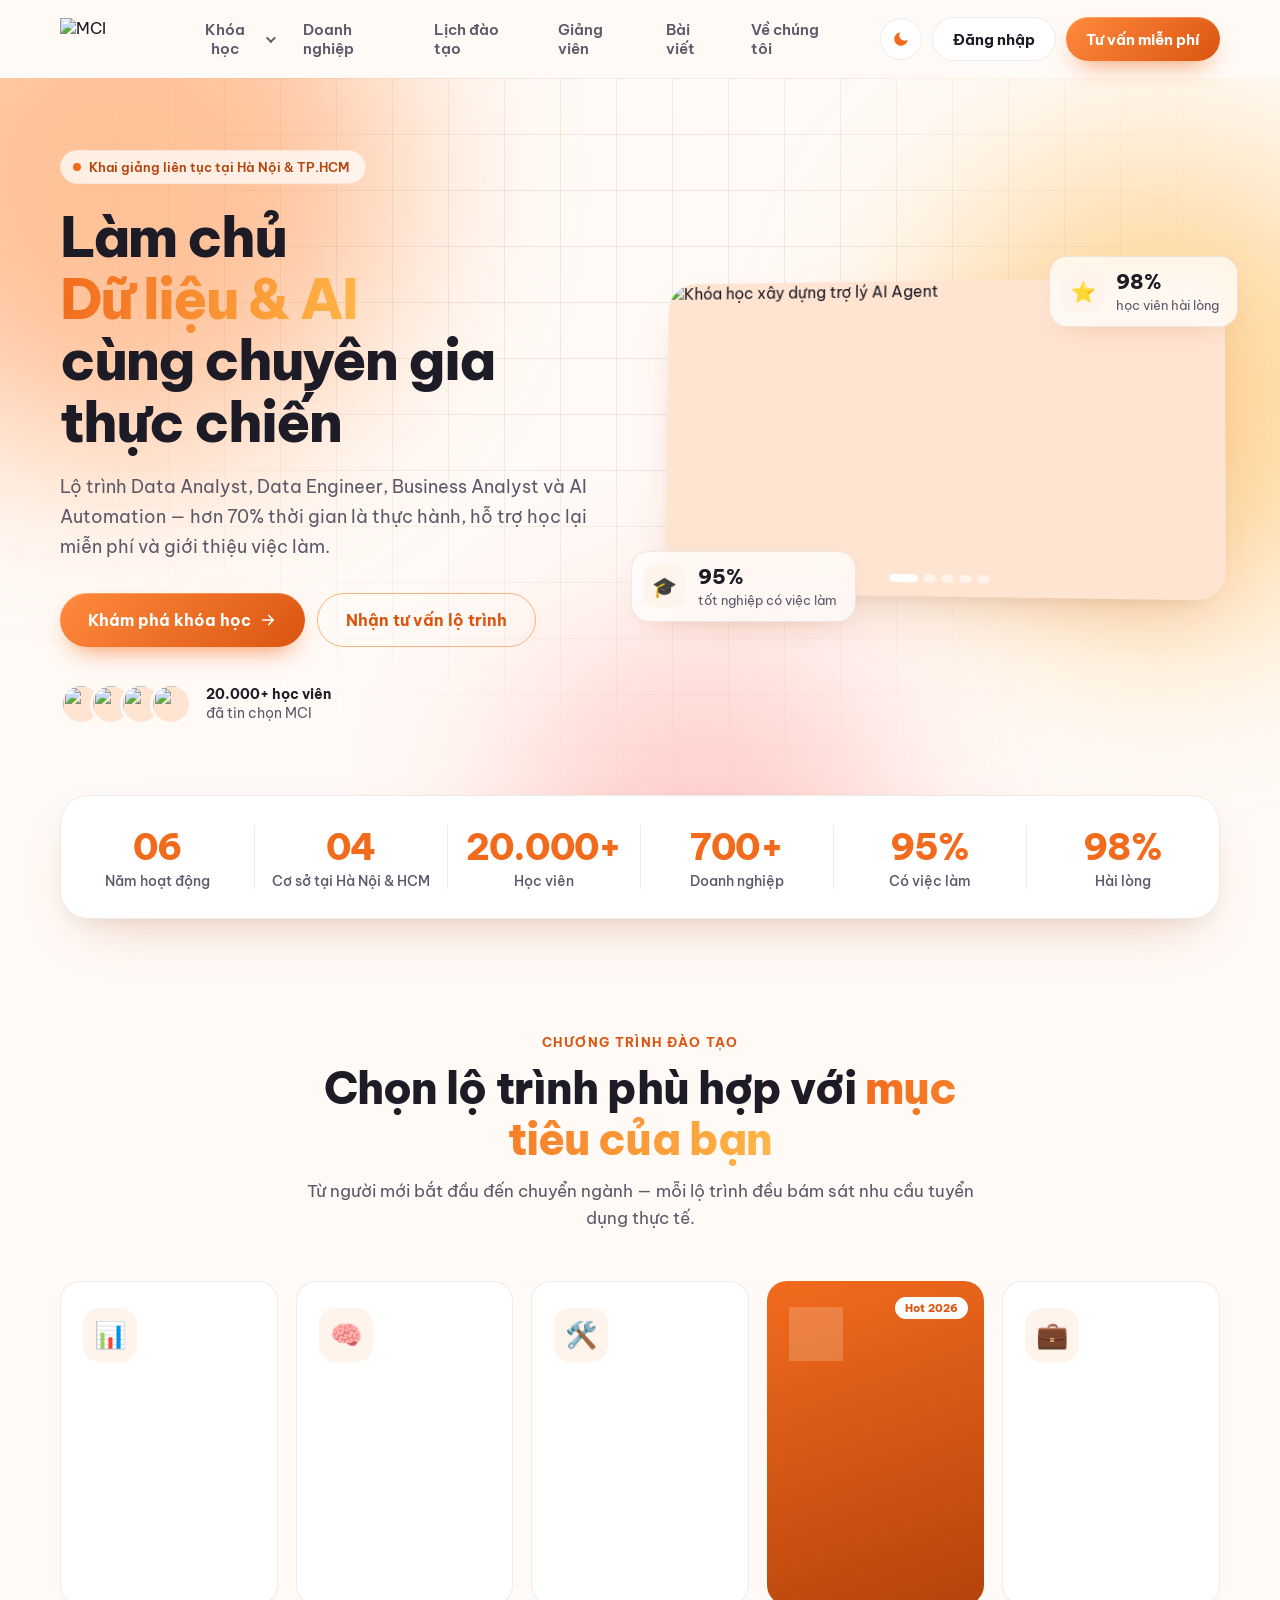
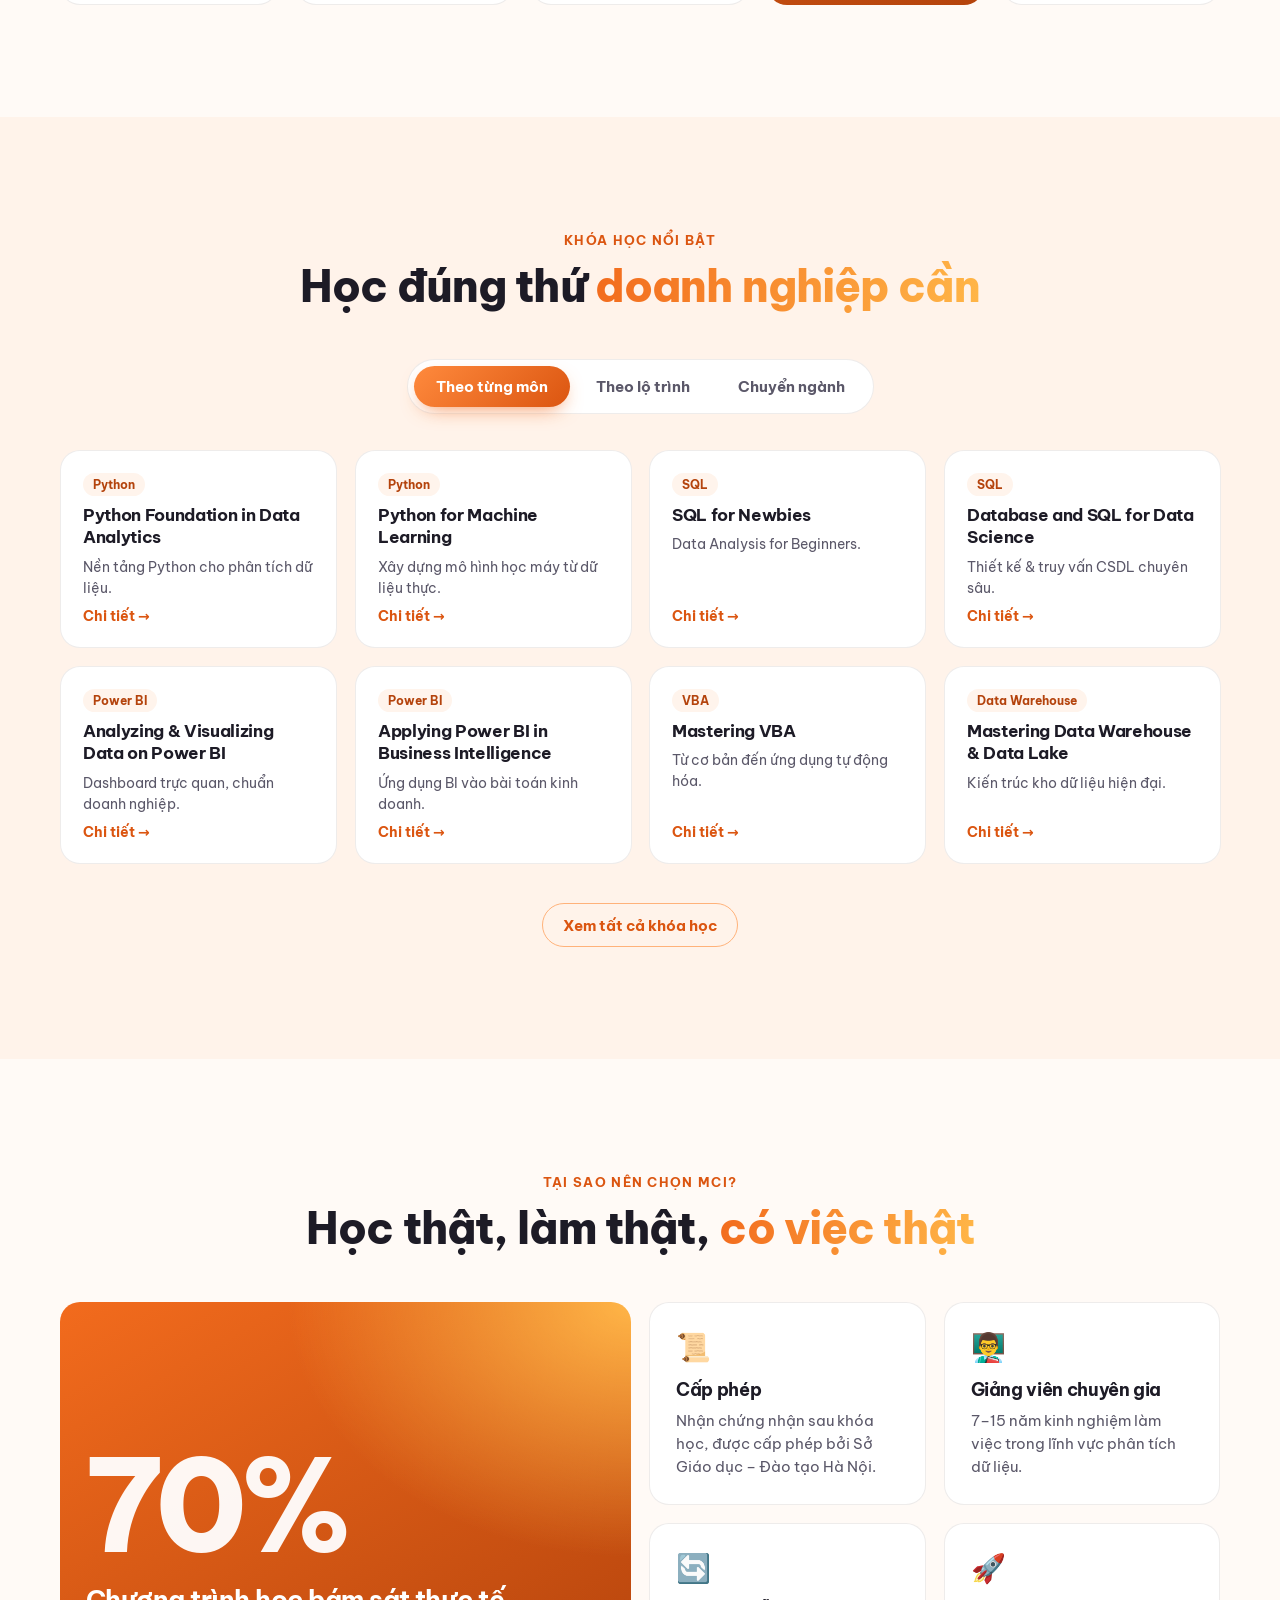
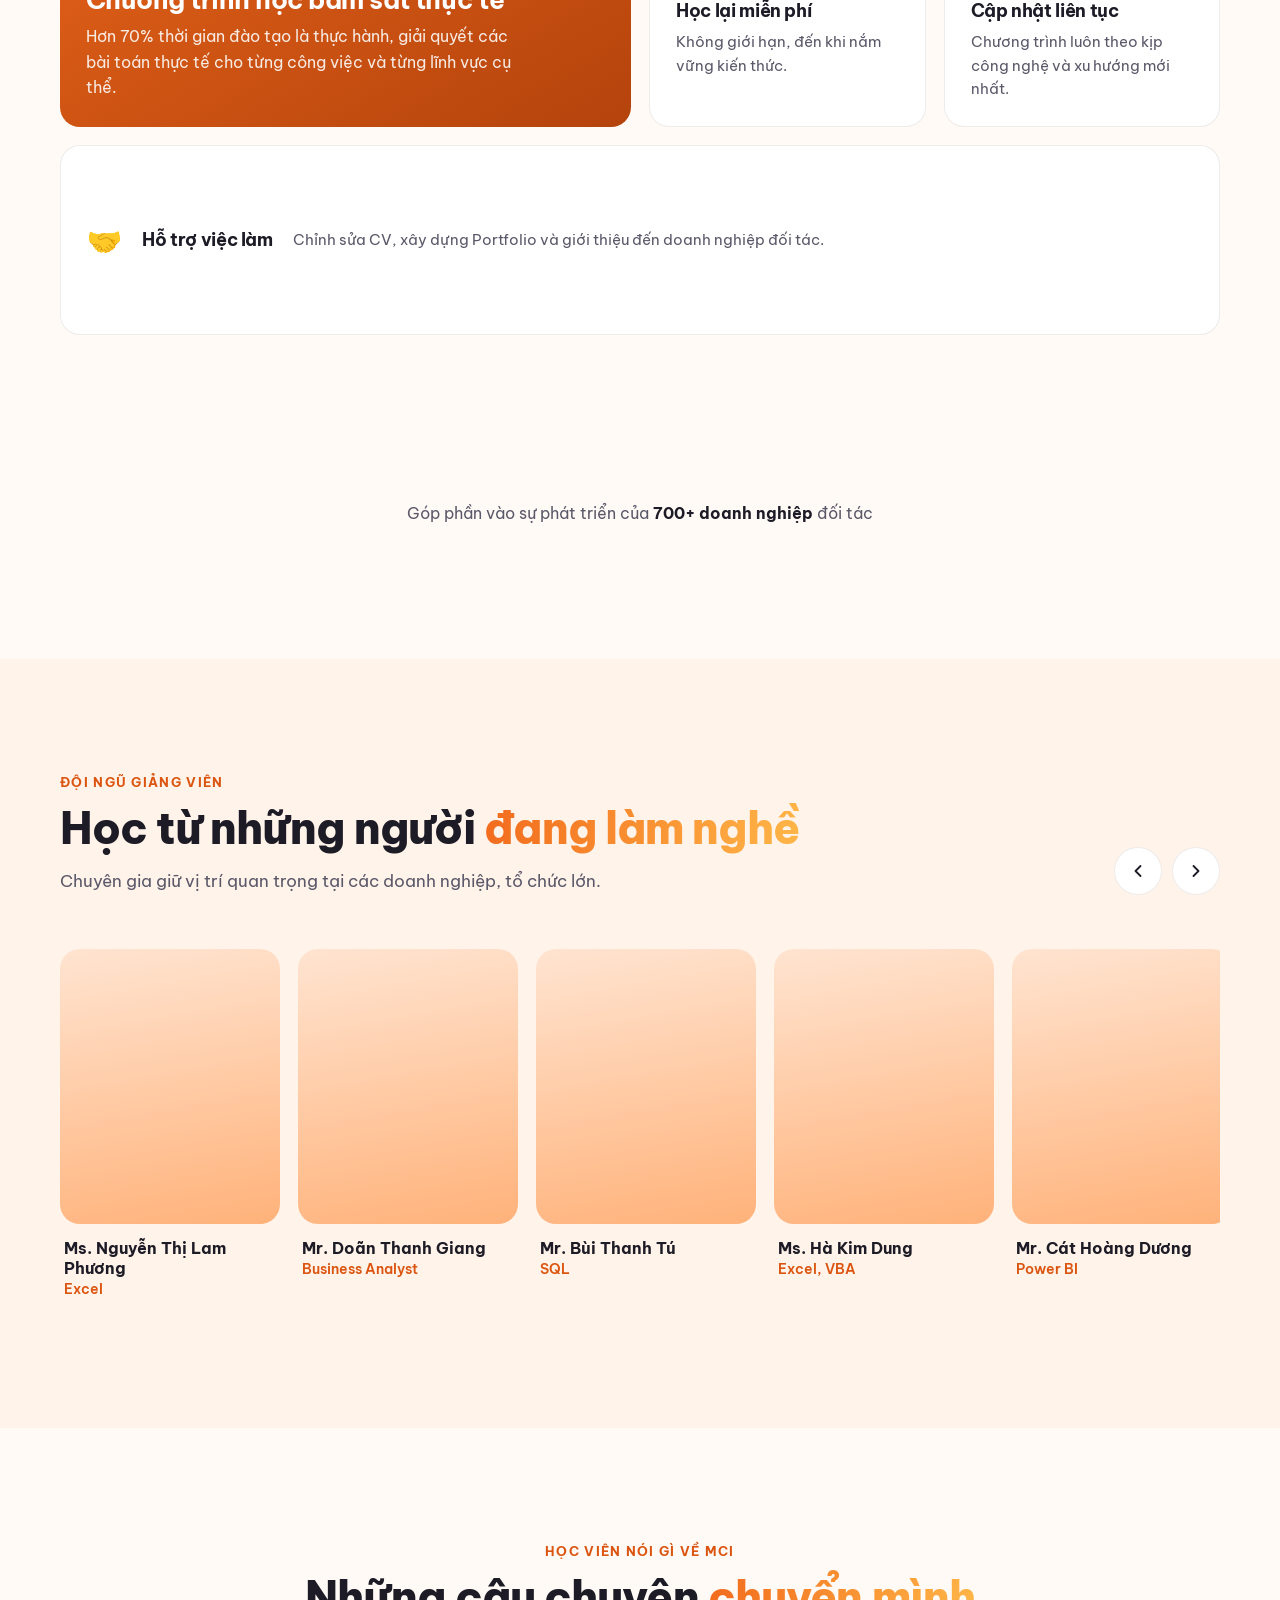
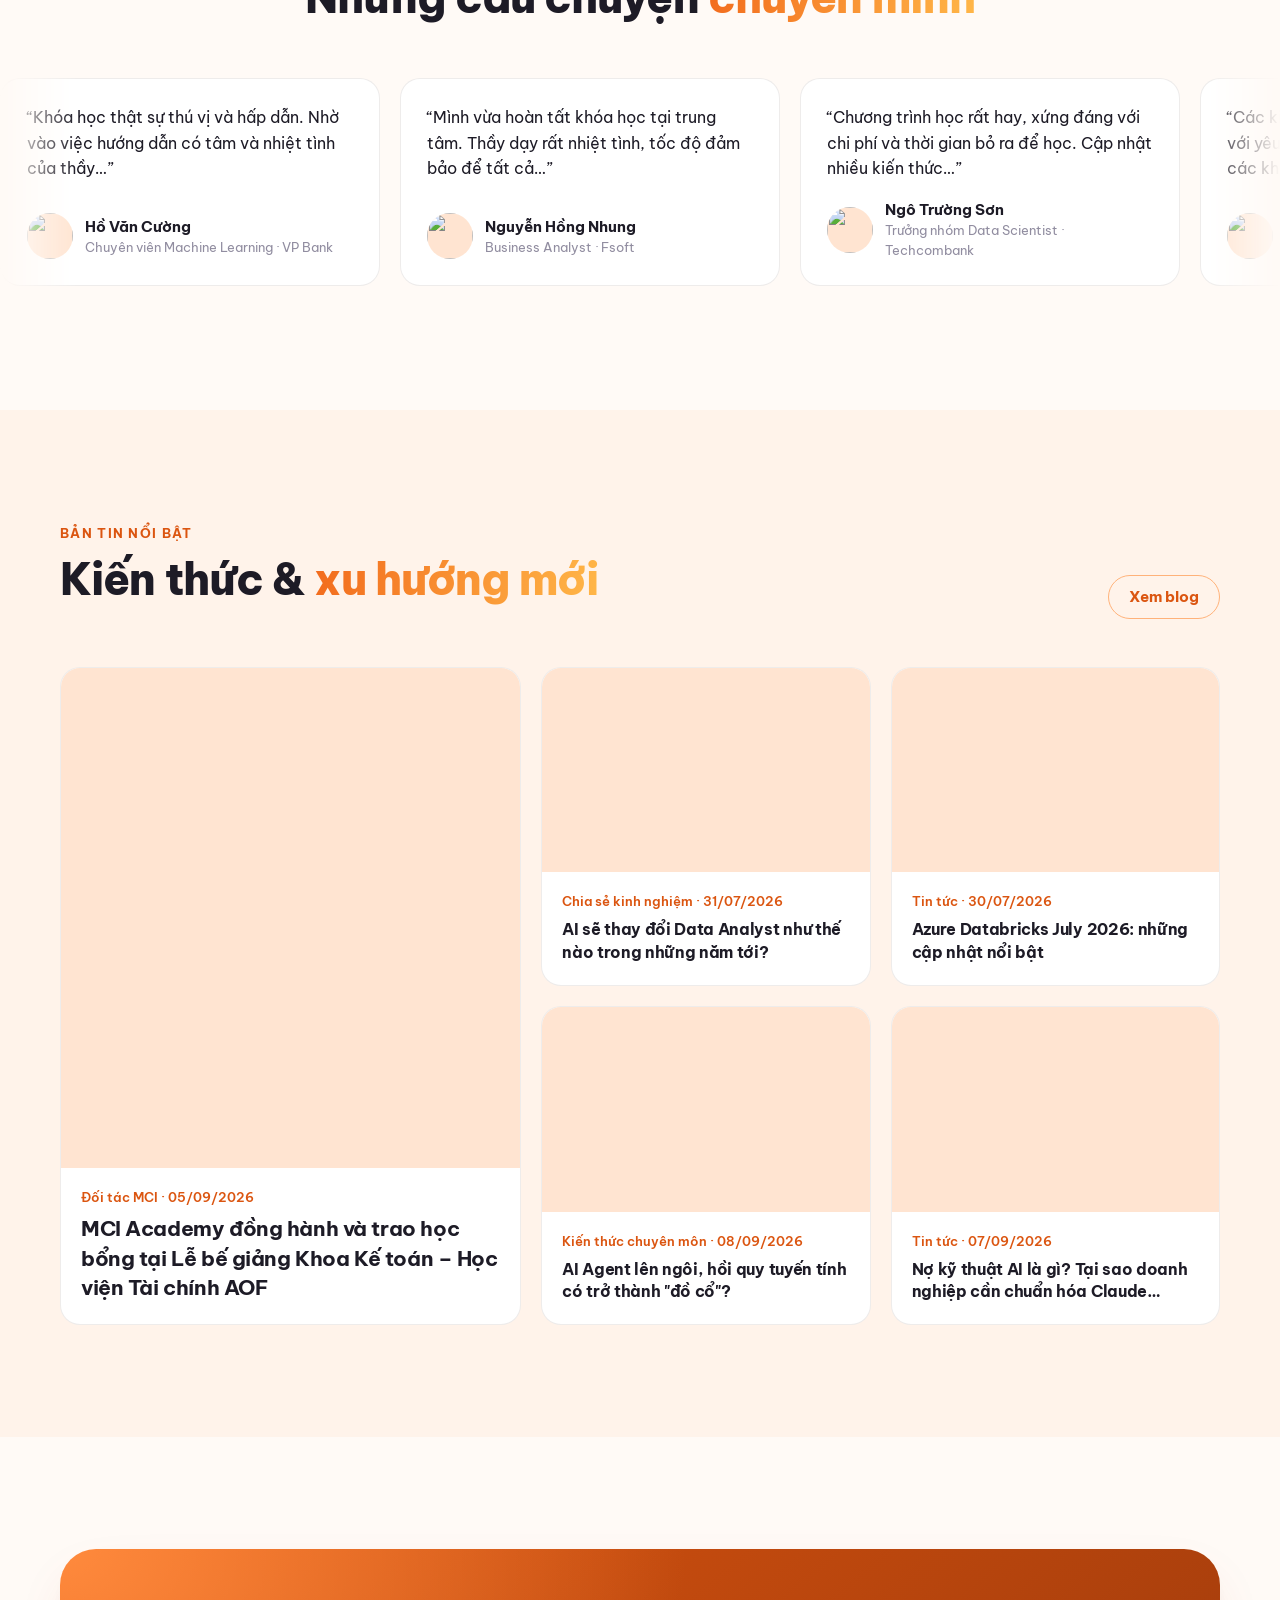
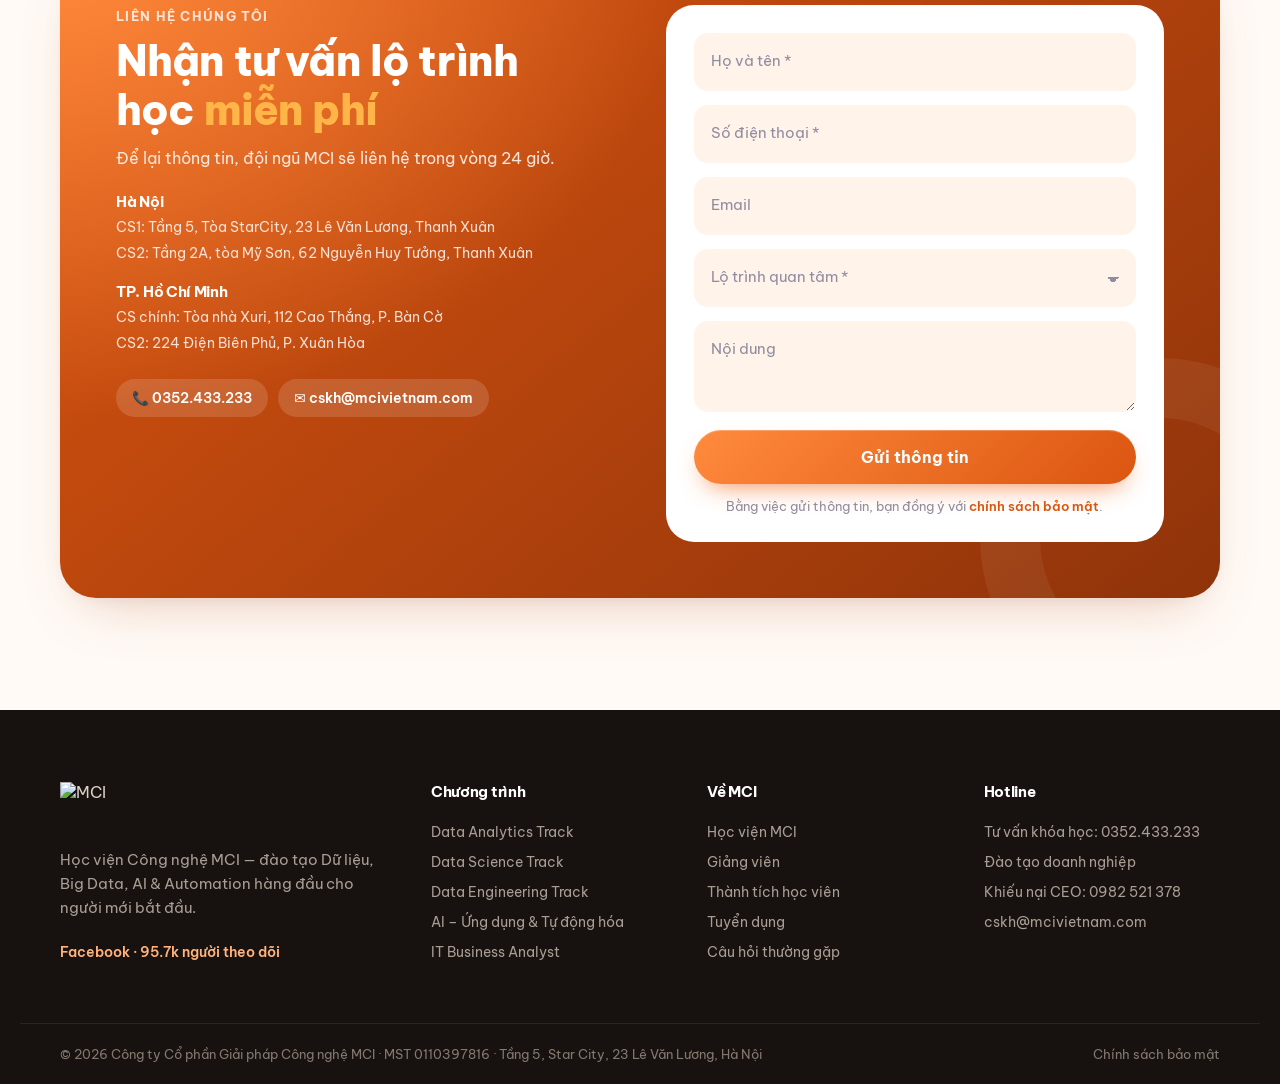
==== commit de1cef8a: "Stop browsers from running stale scripts after a deploy home.js was served with max-age=3600, so vis" ====
--- a/index.html
+++ b/index.html
@@ -9,7 +9,7 @@
   <link rel="preconnect" href="https://fonts.googleapis.com" />
   <link rel="preconnect" href="https://fonts.gstatic.com" crossorigin />
   <link href="https://fonts.googleapis.com/css2?family=Be+Vietnam+Pro:wght@400;500;600;700;800&display=swap" rel="stylesheet" />
-  <link rel="stylesheet" href="home.css" />
+  <link rel="stylesheet" href="home.css?v=20261112b" />
 </head>
 <body>
   <div class="progress" id="progress" aria-hidden="true"></div>
@@ -405,7 +405,9 @@
               </select>
               <label for="cf-track">Lộ trình quan tâm *</label>
             </div>
-            <div class="field"><textarea id="cf-msg" rows="3" placeholder=" "></textarea><label for="cf-msg">Nội dung</label></div>
+            <div class="field"><textarea id="cf-msg" rows="3" placeholder=" " maxlength="2000"></textarea><label for="cf-msg">Nội dung</label></div>
+            <!-- honeypot: hidden from people, bots tend to fill it -->
+            <input class="hp" type="text" name="website" id="cf-website" tabindex="-1" autocomplete="off" aria-hidden="true" />
             <button class="btn btn-primary btn-lg btn-block" type="submit"><span class="btn-label">Gửi thông tin</span><span class="spinner" aria-hidden="true"></span></button>
             <p class="form-note">Bằng việc gửi thông tin, bạn đồng ý với <a href="https://mcivietnam.com/privacy-policy/">chính sách bảo mật</a>.</p>
           </form>
@@ -457,6 +459,7 @@
   </a>
   <div class="toast" id="toast" role="status" aria-live="polite"></div>
 
-  <script src="home.js"></script>
+  <script src="config.js?v=20261112b"></script>
+  <script src="home.js?v=20261112b"></script>
 </body>
 </html>
--- a/home.css
+++ b/home.css
@@ -466,6 +466,7 @@
 .field.invalid label { color: #e5484d !important; }
 .field.shake { animation: shake .45s var(--ease); }
 @keyframes shake { 20% { transform: translateX(-8px); } 40% { transform: translateX(7px); } 60% { transform: translateX(-4px); } 80% { transform: translateX(2px); } }
+.hp { position: absolute; left: -9999px; width: 1px; height: 1px; opacity: 0; }
 .form-note { margin: 0; font-size: 12.5px; color: var(--text-3); text-align: center; }
 .form-note a { color: var(--o-600); font-weight: 600; }
 .spinner { position: absolute; width: 22px; height: 22px; border-radius: 50%; border: 2.5px solid rgba(255,255,255,.35); border-top-color: #fff; opacity: 0; animation: spin .8s linear infinite; }
